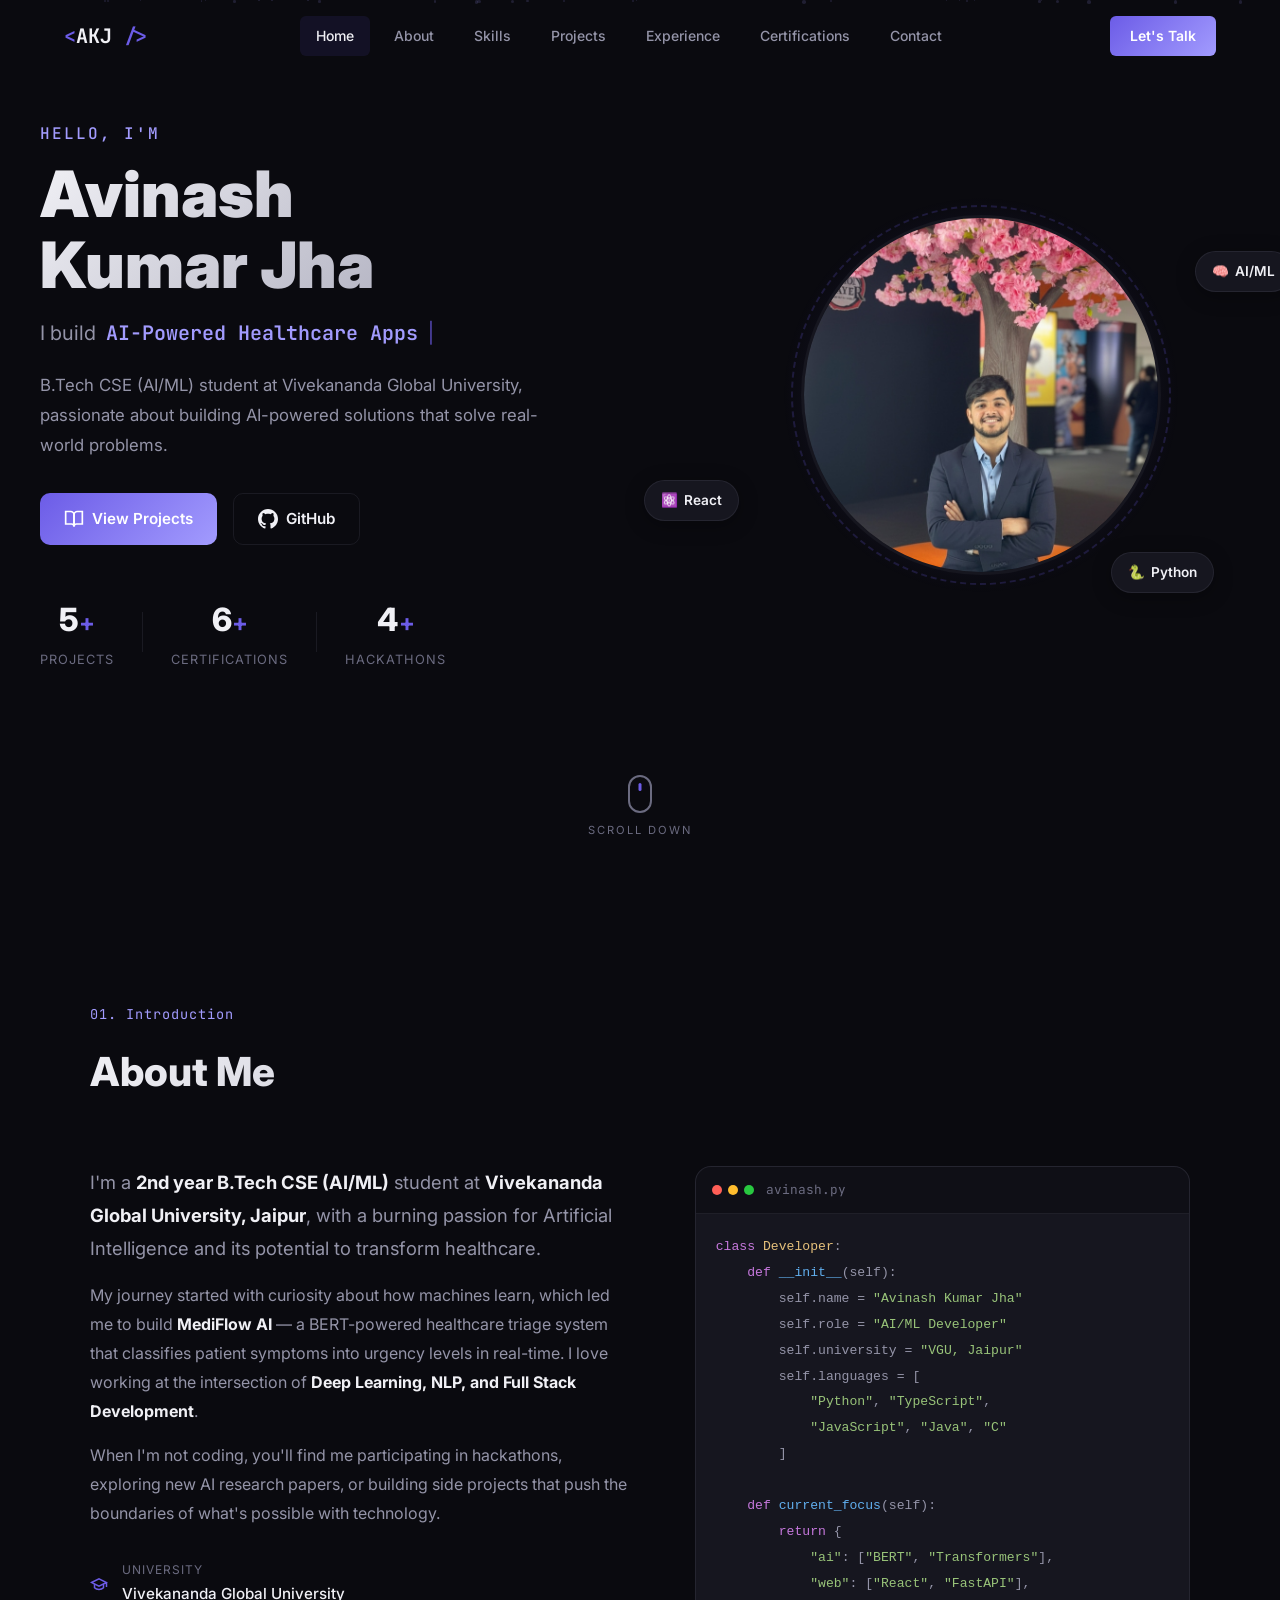
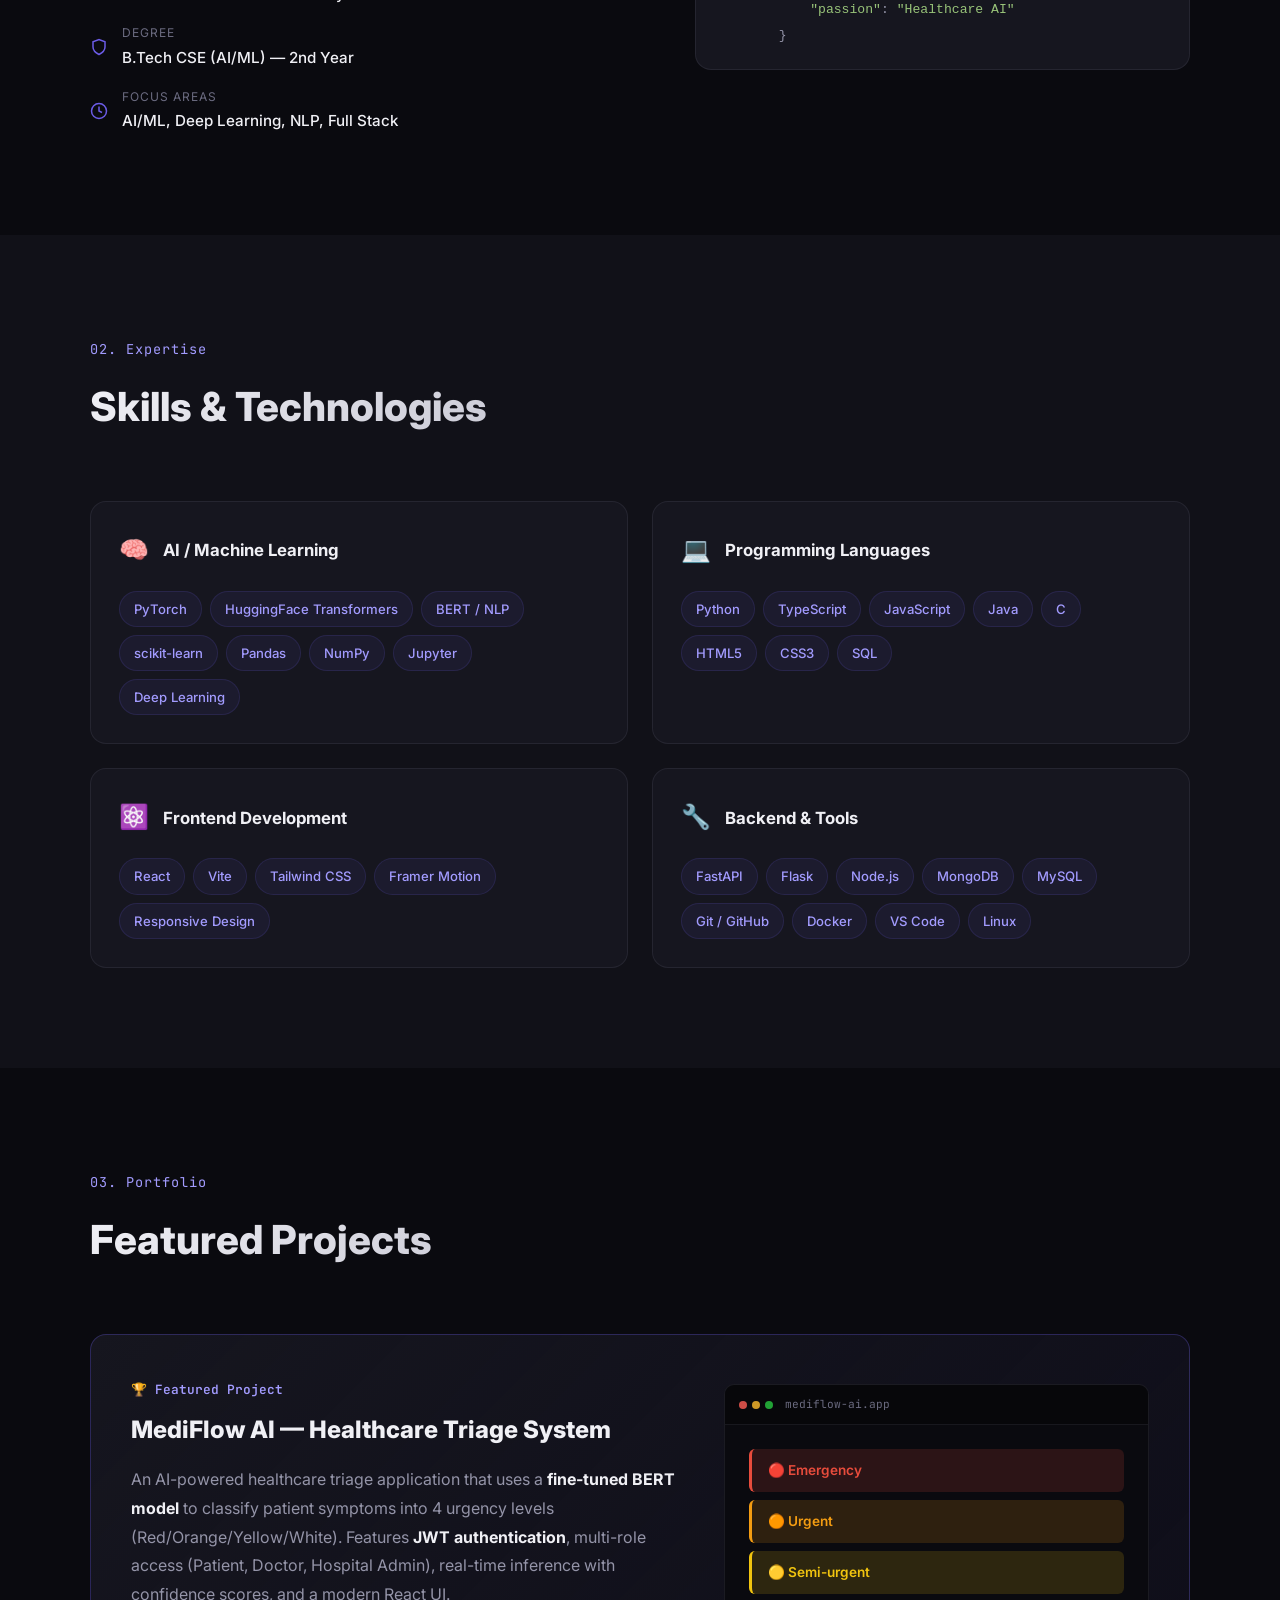
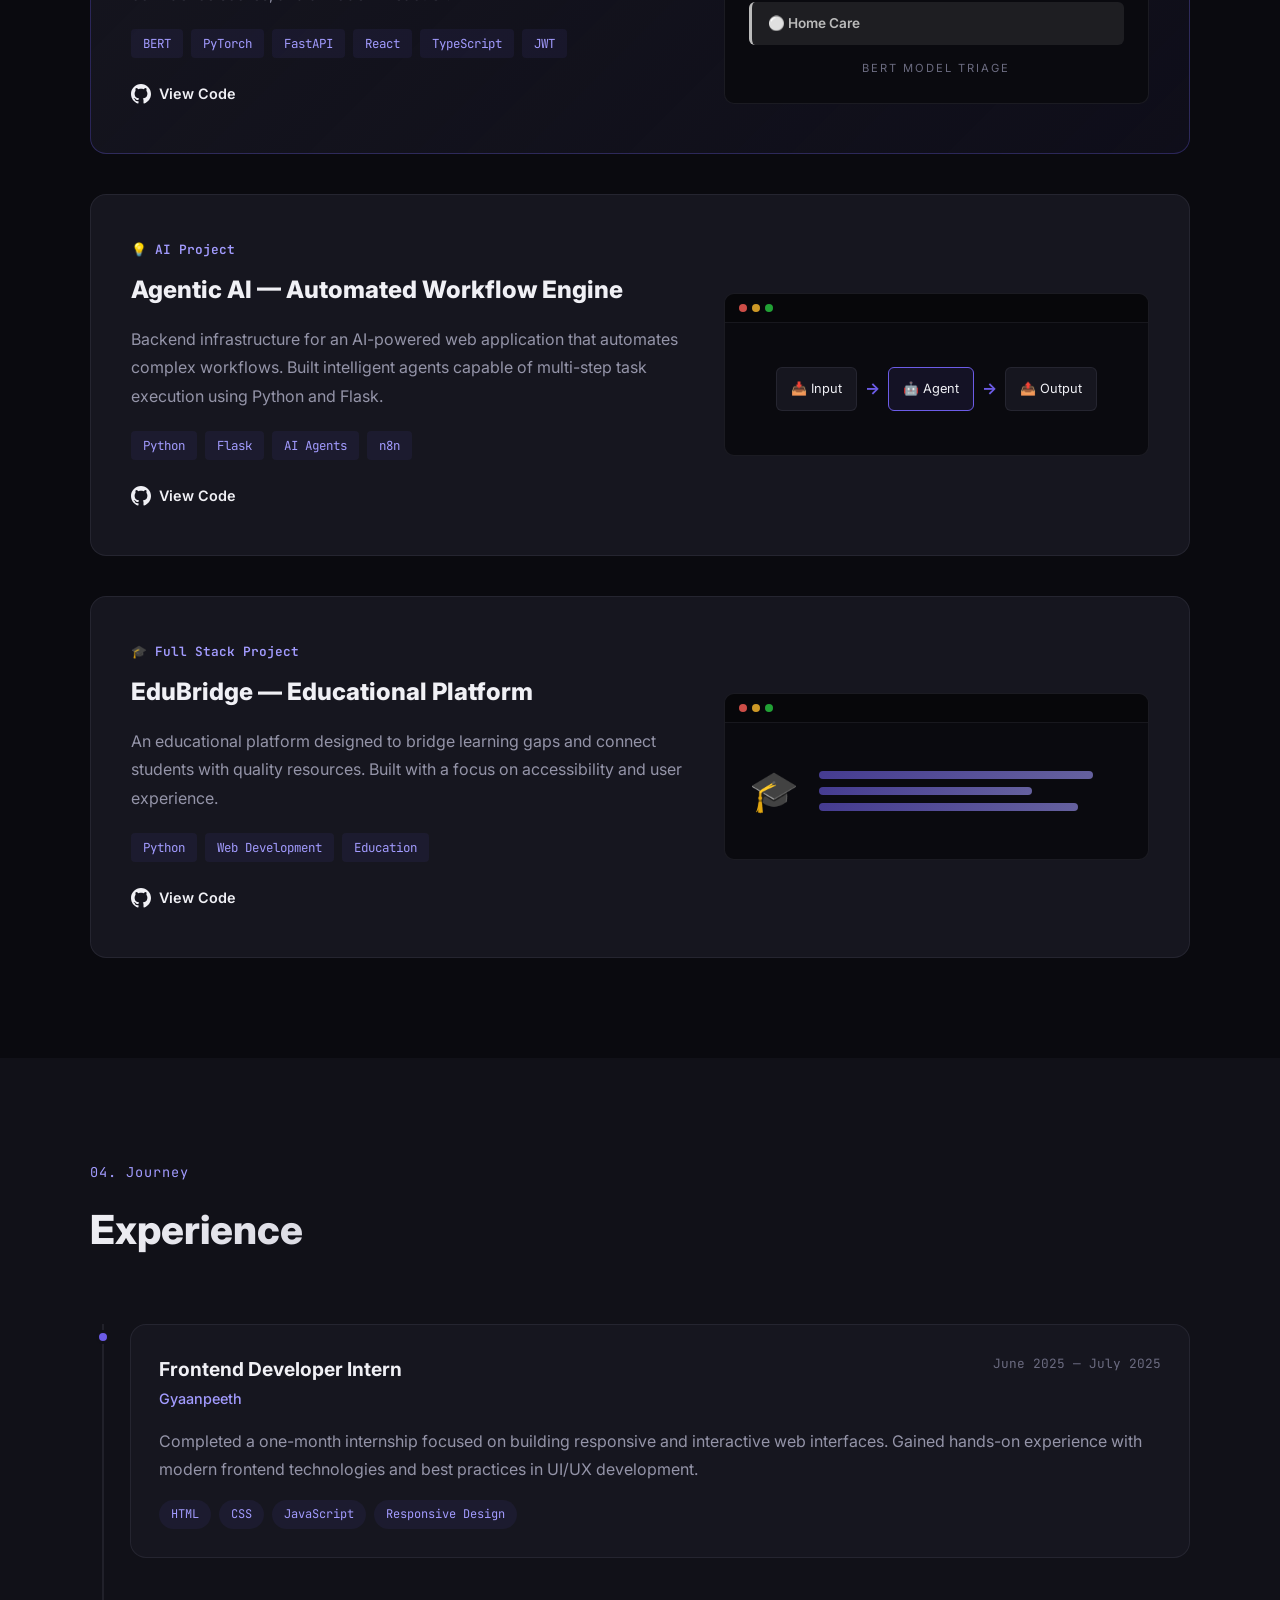
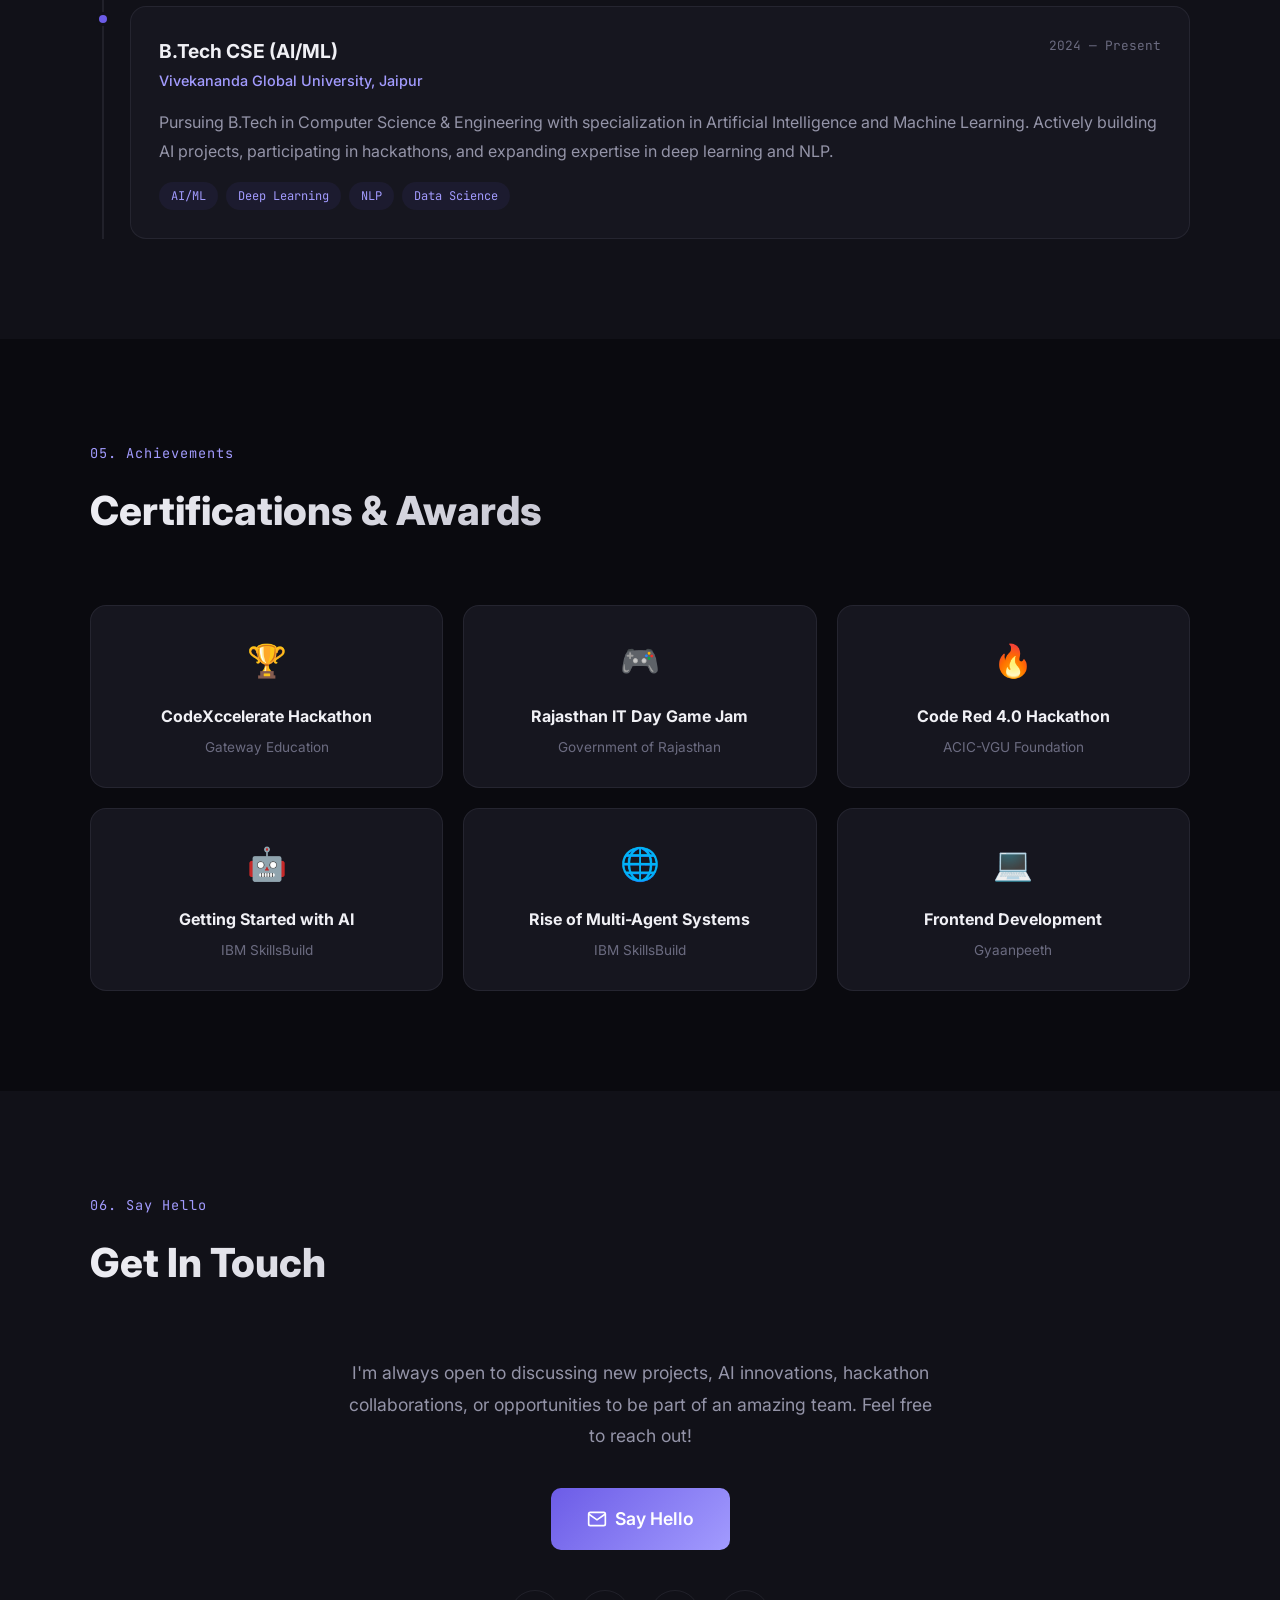
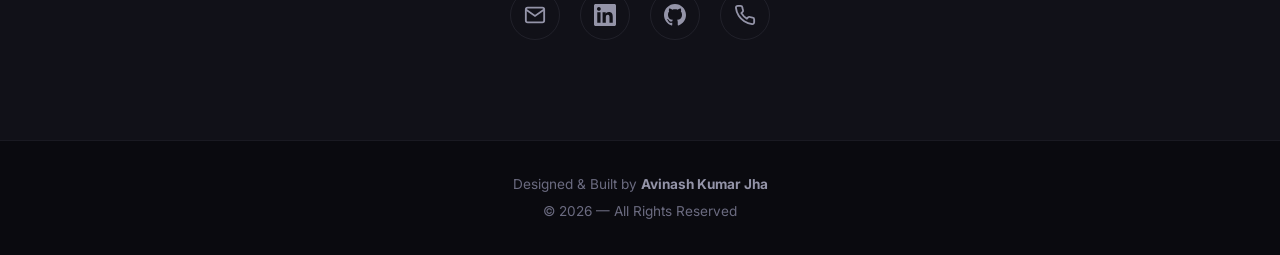
==== index.html @ 499ebaed "✨ Complete portfolio redesign — premium dark theme with animations" ====
<!DOCTYPE html>
<html lang="en">
<head>
    <meta charset="UTF-8">
    <meta name="viewport" content="width=device-width, initial-scale=1.0">
    <title>Avinash Kumar Jha — AI/ML Developer & Full Stack Engineer</title>
    <meta name="description" content="Portfolio of Avinash Kumar Jha — B.Tech CSE (AI/ML) student, Full Stack Developer, and Healthcare AI Builder. Creator of MediFlow AI Triage System.">
    <meta name="keywords" content="Avinash Kumar Jha, AI, ML, Full Stack Developer, Portfolio, BERT, Healthcare, MediFlow">
    <meta name="author" content="Avinash Kumar Jha">

    <!-- Open Graph -->
    <meta property="og:title" content="Avinash Kumar Jha — AI/ML Developer">
    <meta property="og:description" content="B.Tech CSE (AI/ML) student building intelligent systems that make a difference.">
    <meta property="og:type" content="website">

    <!-- Google Fonts -->
    <link rel="preconnect" href="https://fonts.googleapis.com">
    <link rel="preconnect" href="https://fonts.gstatic.com" crossorigin>
    <link href="https://fonts.googleapis.com/css2?family=Inter:wght@300;400;500;600;700;800;900&family=JetBrains+Mono:wght@400;500&display=swap" rel="stylesheet">
    <link rel="stylesheet" href="style.css">
</head>
<body>
    <!-- Animated Background Particles -->
    <div class="bg-particles" id="particles"></div>

    <!-- Navigation -->
    <nav class="navbar" id="navbar">
        <div class="nav-container">
            <a href="#" class="nav-logo">
                <span class="logo-bracket">&lt;</span>AKJ<span class="logo-bracket"> /&gt;</span>
            </a>
            <div class="nav-links" id="navLinks">
                <a href="#home" class="nav-link active">Home</a>
                <a href="#about" class="nav-link">About</a>
                <a href="#skills" class="nav-link">Skills</a>
                <a href="#projects" class="nav-link">Projects</a>
                <a href="#experience" class="nav-link">Experience</a>
                <a href="#certifications" class="nav-link">Certifications</a>
                <a href="#contact" class="nav-link">Contact</a>
            </div>
            <a href="#contact" class="nav-cta">Let's Talk</a>
            <button class="nav-toggle" id="navToggle" aria-label="Toggle menu">
                <span></span><span></span><span></span>
            </button>
        </div>
    </nav>

    <!-- Hero Section -->
    <section class="hero" id="home">
        <div class="hero-content">
            <div class="hero-text">
                <p class="hero-greeting animate-in">Hello, I'm</p>
                <h1 class="hero-name animate-in delay-1">Avinash<br>Kumar Jha</h1>
                <div class="hero-title-wrapper animate-in delay-2">
                    <span class="hero-title-label">I build</span>
                    <span class="hero-title-typed" id="typedText"></span>
                    <span class="typed-cursor">|</span>
                </div>
                <p class="hero-description animate-in delay-3">
                    B.Tech CSE (AI/ML) student at Vivekananda Global University, passionate about 
                    building AI-powered solutions that solve real-world problems.
                </p>
                <div class="hero-actions animate-in delay-4">
                    <a href="#projects" class="btn btn-primary">
                        <svg width="20" height="20" viewBox="0 0 24 24" fill="none" stroke="currentColor" stroke-width="2"><path d="M2 3h6a4 4 0 0 1 4 4v14a3 3 0 0 0-3-3H2z"/><path d="M22 3h-6a4 4 0 0 0-4 4v14a3 3 0 0 1 3-3h7z"/></svg>
                        View Projects
                    </a>
                    <a href="https://github.com/Avinash7061" target="_blank" class="btn btn-ghost">
                        <svg width="20" height="20" viewBox="0 0 24 24" fill="currentColor"><path d="M12 0c-6.626 0-12 5.373-12 12 0 5.302 3.438 9.8 8.207 11.387.599.111.793-.261.793-.577v-2.234c-3.338.726-4.033-1.416-4.033-1.416-.546-1.387-1.333-1.756-1.333-1.756-1.089-.745.083-.729.083-.729 1.205.084 1.839 1.237 1.839 1.237 1.07 1.834 2.807 1.304 3.492.997.107-.775.418-1.305.762-1.604-2.665-.305-5.467-1.334-5.467-5.931 0-1.311.469-2.381 1.236-3.221-.124-.303-.535-1.524.117-3.176 0 0 1.008-.322 3.301 1.23.957-.266 1.983-.399 3.003-.404 1.02.005 2.047.138 3.006.404 2.291-1.552 3.297-1.23 3.297-1.23.653 1.653.242 2.874.118 3.176.77.84 1.235 1.911 1.235 3.221 0 4.609-2.807 5.624-5.479 5.921.43.372.823 1.102.823 2.222v3.293c0 .319.192.694.801.576 4.765-1.589 8.199-6.086 8.199-11.386 0-6.627-5.373-12-12-12z"/></svg>
                        GitHub
                    </a>
                </div>
                <div class="hero-stats animate-in delay-5">
                    <div class="stat">
                        <span class="stat-number" data-count="5">0</span><span class="stat-plus">+</span>
                        <span class="stat-label">Projects</span>
                    </div>
                    <div class="stat-divider"></div>
                    <div class="stat">
                        <span class="stat-number" data-count="6">0</span><span class="stat-plus">+</span>
                        <span class="stat-label">Certifications</span>
                    </div>
                    <div class="stat-divider"></div>
                    <div class="stat">
                        <span class="stat-number" data-count="4">0</span><span class="stat-plus">+</span>
                        <span class="stat-label">Hackathons</span>
                    </div>
                </div>
            </div>
            <div class="hero-image animate-in delay-2">
                <div class="hero-image-wrapper">
                    <div class="hero-image-glow"></div>
                    <img src="profile.jpg" alt="Avinash Kumar Jha" class="hero-photo">
                    <div class="hero-image-ring"></div>
                </div>
                <div class="floating-badge badge-1">
                    <span>🧠</span> AI/ML
                </div>
                <div class="floating-badge badge-2">
                    <span>⚛️</span> React
                </div>
                <div class="floating-badge badge-3">
                    <span>🐍</span> Python
                </div>
            </div>
        </div>
        <div class="scroll-indicator">
            <div class="scroll-mouse">
                <div class="scroll-wheel"></div>
            </div>
            <span>Scroll Down</span>
        </div>
    </section>

    <!-- About Section -->
    <section class="section" id="about">
        <div class="section-container">
            <div class="section-header">
                <span class="section-tag">01. Introduction</span>
                <h2 class="section-title">About Me</h2>
            </div>
            <div class="about-grid">
                <div class="about-text">
                    <p class="about-lead">
                        I'm a <strong>2nd year B.Tech CSE (AI/ML)</strong> student at 
                        <strong>Vivekananda Global University, Jaipur</strong>, with a burning passion for 
                        Artificial Intelligence and its potential to transform healthcare.
                    </p>
                    <p>
                        My journey started with curiosity about how machines learn, which led me to build 
                        <strong>MediFlow AI</strong> — a BERT-powered healthcare triage system that classifies 
                        patient symptoms into urgency levels in real-time. I love working at the intersection 
                        of <strong>Deep Learning, NLP, and Full Stack Development</strong>.
                    </p>
                    <p>
                        When I'm not coding, you'll find me participating in hackathons, exploring new AI research 
                        papers, or building side projects that push the boundaries of what's possible with technology.
                    </p>
                    <div class="about-details">
                        <div class="about-detail">
                            <svg width="18" height="18" viewBox="0 0 24 24" fill="none" stroke="currentColor" stroke-width="2"><path d="M22 10v6M2 10l10-5 10 5-10 5z"/><path d="M6 12v5c3 3 9 3 12 0v-5"/></svg>
                            <div>
                                <span class="detail-label">University</span>
                                <span class="detail-value">Vivekananda Global University</span>
                            </div>
                        </div>
                        <div class="about-detail">
                            <svg width="18" height="18" viewBox="0 0 24 24" fill="none" stroke="currentColor" stroke-width="2"><path d="M12 22s8-4 8-10V5l-8-3-8 3v7c0 6 8 10 8 10z"/></svg>
                            <div>
                                <span class="detail-label">Degree</span>
                                <span class="detail-value">B.Tech CSE (AI/ML) — 2nd Year</span>
                            </div>
                        </div>
                        <div class="about-detail">
                            <svg width="18" height="18" viewBox="0 0 24 24" fill="none" stroke="currentColor" stroke-width="2"><circle cx="12" cy="12" r="10"/><path d="M12 6v6l4 2"/></svg>
                            <div>
                                <span class="detail-label">Focus Areas</span>
                                <span class="detail-value">AI/ML, Deep Learning, NLP, Full Stack</span>
                            </div>
                        </div>
                    </div>
                </div>
                <div class="about-visual">
                    <div class="code-window">
                        <div class="code-window-header">
                            <div class="code-dots">
                                <span class="dot red"></span>
                                <span class="dot yellow"></span>
                                <span class="dot green"></span>
                            </div>
                            <span class="code-filename">avinash.py</span>
                        </div>
                        <pre class="code-content"><code><span class="code-keyword">class</span> <span class="code-class">Developer</span>:
    <span class="code-keyword">def</span> <span class="code-func">__init__</span>(self):
        self.name = <span class="code-string">"Avinash Kumar Jha"</span>
        self.role = <span class="code-string">"AI/ML Developer"</span>
        self.university = <span class="code-string">"VGU, Jaipur"</span>
        self.languages = [
            <span class="code-string">"Python"</span>, <span class="code-string">"TypeScript"</span>,
            <span class="code-string">"JavaScript"</span>, <span class="code-string">"Java"</span>, <span class="code-string">"C"</span>
        ]

    <span class="code-keyword">def</span> <span class="code-func">current_focus</span>(self):
        <span class="code-keyword">return</span> {
            <span class="code-string">"ai"</span>: [<span class="code-string">"BERT"</span>, <span class="code-string">"Transformers"</span>],
            <span class="code-string">"web"</span>: [<span class="code-string">"React"</span>, <span class="code-string">"FastAPI"</span>],
            <span class="code-string">"passion"</span>: <span class="code-string">"Healthcare AI"</span>
        }</code></pre>
                    </div>
                </div>
            </div>
        </div>
    </section>

    <!-- Skills Section -->
    <section class="section section-dark" id="skills">
        <div class="section-container">
            <div class="section-header">
                <span class="section-tag">02. Expertise</span>
                <h2 class="section-title">Skills & Technologies</h2>
            </div>
            <div class="skills-grid">
                <!-- AI/ML -->
                <div class="skill-category">
                    <div class="skill-category-header">
                        <div class="skill-icon">🧠</div>
                        <h3>AI / Machine Learning</h3>
                    </div>
                    <div class="skill-tags">
                        <span class="skill-tag">PyTorch</span>
                        <span class="skill-tag">HuggingFace Transformers</span>
                        <span class="skill-tag">BERT / NLP</span>
                        <span class="skill-tag">scikit-learn</span>
                        <span class="skill-tag">Pandas</span>
                        <span class="skill-tag">NumPy</span>
                        <span class="skill-tag">Jupyter</span>
                        <span class="skill-tag">Deep Learning</span>
                    </div>
                </div>

                <!-- Languages -->
                <div class="skill-category">
                    <div class="skill-category-header">
                        <div class="skill-icon">💻</div>
                        <h3>Programming Languages</h3>
                    </div>
                    <div class="skill-tags">
                        <span class="skill-tag">Python</span>
                        <span class="skill-tag">TypeScript</span>
                        <span class="skill-tag">JavaScript</span>
                        <span class="skill-tag">Java</span>
                        <span class="skill-tag">C</span>
                        <span class="skill-tag">HTML5</span>
                        <span class="skill-tag">CSS3</span>
                        <span class="skill-tag">SQL</span>
                    </div>
                </div>

                <!-- Frontend -->
                <div class="skill-category">
                    <div class="skill-category-header">
                        <div class="skill-icon">⚛️</div>
                        <h3>Frontend Development</h3>
                    </div>
                    <div class="skill-tags">
                        <span class="skill-tag">React</span>
                        <span class="skill-tag">Vite</span>
                        <span class="skill-tag">Tailwind CSS</span>
                        <span class="skill-tag">Framer Motion</span>
                        <span class="skill-tag">Responsive Design</span>
                    </div>
                </div>

                <!-- Backend -->
                <div class="skill-category">
                    <div class="skill-category-header">
                        <div class="skill-icon">🔧</div>
                        <h3>Backend & Tools</h3>
                    </div>
                    <div class="skill-tags">
                        <span class="skill-tag">FastAPI</span>
                        <span class="skill-tag">Flask</span>
                        <span class="skill-tag">Node.js</span>
                        <span class="skill-tag">MongoDB</span>
                        <span class="skill-tag">MySQL</span>
                        <span class="skill-tag">Git / GitHub</span>
                        <span class="skill-tag">Docker</span>
                        <span class="skill-tag">VS Code</span>
                        <span class="skill-tag">Linux</span>
                    </div>
                </div>
            </div>
        </div>
    </section>

    <!-- Projects Section -->
    <section class="section" id="projects">
        <div class="section-container">
            <div class="section-header">
                <span class="section-tag">03. Portfolio</span>
                <h2 class="section-title">Featured Projects</h2>
            </div>
            <div class="projects-list">
                <!-- Project 1: MediFlow AI -->
                <div class="project-card featured">
                    <div class="project-content">
                        <span class="project-label">🏆 Featured Project</span>
                        <h3 class="project-name">MediFlow AI — Healthcare Triage System</h3>
                        <div class="project-description">
                            <p>
                                An AI-powered healthcare triage application that uses a <strong>fine-tuned BERT model</strong> 
                                to classify patient symptoms into 4 urgency levels (Red/Orange/Yellow/White). Features 
                                <strong>JWT authentication</strong>, multi-role access (Patient, Doctor, Hospital Admin), 
                                real-time inference with confidence scores, and a modern React UI.
                            </p>
                        </div>
                        <div class="project-tech">
                            <span>BERT</span><span>PyTorch</span><span>FastAPI</span><span>React</span><span>TypeScript</span><span>JWT</span>
                        </div>
                        <div class="project-links">
                            <a href="https://github.com/Avinash7061/AI_triage_App" target="_blank" class="project-link">
                                <svg width="20" height="20" viewBox="0 0 24 24" fill="currentColor"><path d="M12 0c-6.626 0-12 5.373-12 12 0 5.302 3.438 9.8 8.207 11.387.599.111.793-.261.793-.577v-2.234c-3.338.726-4.033-1.416-4.033-1.416-.546-1.387-1.333-1.756-1.333-1.756-1.089-.745.083-.729.083-.729 1.205.084 1.839 1.237 1.839 1.237 1.07 1.834 2.807 1.304 3.492.997.107-.775.418-1.305.762-1.604-2.665-.305-5.467-1.334-5.467-5.931 0-1.311.469-2.381 1.236-3.221-.124-.303-.535-1.524.117-3.176 0 0 1.008-.322 3.301 1.23.957-.266 1.983-.399 3.003-.404 1.02.005 2.047.138 3.006.404 2.291-1.552 3.297-1.23 3.297-1.23.653 1.653.242 2.874.118 3.176.77.84 1.235 1.911 1.235 3.221 0 4.609-2.807 5.624-5.479 5.921.43.372.823 1.102.823 2.222v3.293c0 .319.192.694.801.576 4.765-1.589 8.199-6.086 8.199-11.386 0-6.627-5.373-12-12-12z"/></svg>
                                View Code
                            </a>
                        </div>
                    </div>
                    <div class="project-visual">
                        <div class="project-mockup">
                            <div class="mockup-header">
                                <div class="mockup-dots"><span></span><span></span><span></span></div>
                                <span class="mockup-url">mediflow-ai.app</span>
                            </div>
                            <div class="mockup-body">
                                <div class="mockup-triage">
                                    <div class="triage-display">
                                        <div class="triage-level red">🔴 Emergency</div>
                                        <div class="triage-level orange">🟠 Urgent</div>
                                        <div class="triage-level yellow">🟡 Semi-urgent</div>
                                        <div class="triage-level white">⚪ Home Care</div>
                                    </div>
                                    <div class="mockup-label">BERT Model Triage</div>
                                </div>
                            </div>
                        </div>
                    </div>
                </div>

                <!-- Project 2: Agentic AI -->
                <div class="project-card">
                    <div class="project-content">
                        <span class="project-label">💡 AI Project</span>
                        <h3 class="project-name">Agentic AI — Automated Workflow Engine</h3>
                        <div class="project-description">
                            <p>
                                Backend infrastructure for an AI-powered web application that automates complex 
                                workflows. Built intelligent agents capable of multi-step task execution using 
                                Python and Flask.
                            </p>
                        </div>
                        <div class="project-tech">
                            <span>Python</span><span>Flask</span><span>AI Agents</span><span>n8n</span>
                        </div>
                        <div class="project-links">
                            <a href="https://github.com/Avinash7061" target="_blank" class="project-link">
                                <svg width="20" height="20" viewBox="0 0 24 24" fill="currentColor"><path d="M12 0c-6.626 0-12 5.373-12 12 0 5.302 3.438 9.8 8.207 11.387.599.111.793-.261.793-.577v-2.234c-3.338.726-4.033-1.416-4.033-1.416-.546-1.387-1.333-1.756-1.333-1.756-1.089-.745.083-.729.083-.729 1.205.084 1.839 1.237 1.839 1.237 1.07 1.834 2.807 1.304 3.492.997.107-.775.418-1.305.762-1.604-2.665-.305-5.467-1.334-5.467-5.931 0-1.311.469-2.381 1.236-3.221-.124-.303-.535-1.524.117-3.176 0 0 1.008-.322 3.301 1.23.957-.266 1.983-.399 3.003-.404 1.02.005 2.047.138 3.006.404 2.291-1.552 3.297-1.23 3.297-1.23.653 1.653.242 2.874.118 3.176.77.84 1.235 1.911 1.235 3.221 0 4.609-2.807 5.624-5.479 5.921.43.372.823 1.102.823 2.222v3.293c0 .319.192.694.801.576 4.765-1.589 8.199-6.086 8.199-11.386 0-6.627-5.373-12-12-12z"/></svg>
                                View Code
                            </a>
                        </div>
                    </div>
                    <div class="project-visual">
                        <div class="project-mockup small">
                            <div class="mockup-header">
                                <div class="mockup-dots"><span></span><span></span><span></span></div>
                            </div>
                            <div class="mockup-body">
                                <div class="agent-flow">
                                    <div class="agent-node">📥 Input</div>
                                    <div class="agent-arrow">→</div>
                                    <div class="agent-node highlight">🤖 Agent</div>
                                    <div class="agent-arrow">→</div>
                                    <div class="agent-node">📤 Output</div>
                                </div>
                            </div>
                        </div>
                    </div>
                </div>

                <!-- Project 3: EduBridge -->
                <div class="project-card">
                    <div class="project-content">
                        <span class="project-label">🎓 Full Stack Project</span>
                        <h3 class="project-name">EduBridge — Educational Platform</h3>
                        <div class="project-description">
                            <p>
                                An educational platform designed to bridge learning gaps and connect students 
                                with quality resources. Built with a focus on accessibility and user experience.
                            </p>
                        </div>
                        <div class="project-tech">
                            <span>Python</span><span>Web Development</span><span>Education</span>
                        </div>
                        <div class="project-links">
                            <a href="https://github.com/Avinash7061/Edubridge" target="_blank" class="project-link">
                                <svg width="20" height="20" viewBox="0 0 24 24" fill="currentColor"><path d="M12 0c-6.626 0-12 5.373-12 12 0 5.302 3.438 9.8 8.207 11.387.599.111.793-.261.793-.577v-2.234c-3.338.726-4.033-1.416-4.033-1.416-.546-1.387-1.333-1.756-1.333-1.756-1.089-.745.083-.729.083-.729 1.205.084 1.839 1.237 1.839 1.237 1.07 1.834 2.807 1.304 3.492.997.107-.775.418-1.305.762-1.604-2.665-.305-5.467-1.334-5.467-5.931 0-1.311.469-2.381 1.236-3.221-.124-.303-.535-1.524.117-3.176 0 0 1.008-.322 3.301 1.23.957-.266 1.983-.399 3.003-.404 1.02.005 2.047.138 3.006.404 2.291-1.552 3.297-1.23 3.297-1.23.653 1.653.242 2.874.118 3.176.77.84 1.235 1.911 1.235 3.221 0 4.609-2.807 5.624-5.479 5.921.43.372.823 1.102.823 2.222v3.293c0 .319.192.694.801.576 4.765-1.589 8.199-6.086 8.199-11.386 0-6.627-5.373-12-12-12z"/></svg>
                                View Code
                            </a>
                        </div>
                    </div>
                    <div class="project-visual">
                        <div class="project-mockup small">
                            <div class="mockup-header">
                                <div class="mockup-dots"><span></span><span></span><span></span></div>
                            </div>
                            <div class="mockup-body">
                                <div class="edu-visual">
                                    <div class="edu-icon">🎓</div>
                                    <div class="edu-bars">
                                        <div class="edu-bar" style="width:90%"></div>
                                        <div class="edu-bar" style="width:70%"></div>
                                        <div class="edu-bar" style="width:85%"></div>
                                    </div>
                                </div>
                            </div>
                        </div>
                    </div>
                </div>
            </div>
        </div>
    </section>

    <!-- Experience Section -->
    <section class="section section-dark" id="experience">
        <div class="section-container">
            <div class="section-header">
                <span class="section-tag">04. Journey</span>
                <h2 class="section-title">Experience</h2>
            </div>
            <div class="timeline">
                <div class="timeline-item">
                    <div class="timeline-marker"></div>
                    <div class="timeline-content">
                        <div class="timeline-header">
                            <div>
                                <h3>Frontend Developer Intern</h3>
                                <span class="timeline-company">Gyaanpeeth</span>
                            </div>
                            <span class="timeline-date">June 2025 — July 2025</span>
                        </div>
                        <p class="timeline-description">
                            Completed a one-month internship focused on building responsive and interactive 
                            web interfaces. Gained hands-on experience with modern frontend technologies and 
                            best practices in UI/UX development.
                        </p>
                        <div class="timeline-tags">
                            <span>HTML</span><span>CSS</span><span>JavaScript</span><span>Responsive Design</span>
                        </div>
                    </div>
                </div>
                <div class="timeline-item">
                    <div class="timeline-marker"></div>
                    <div class="timeline-content">
                        <div class="timeline-header">
                            <div>
                                <h3>B.Tech CSE (AI/ML)</h3>
                                <span class="timeline-company">Vivekananda Global University, Jaipur</span>
                            </div>
                            <span class="timeline-date">2024 — Present</span>
                        </div>
                        <p class="timeline-description">
                            Pursuing B.Tech in Computer Science & Engineering with specialization in 
                            Artificial Intelligence and Machine Learning. Actively building AI projects, 
                            participating in hackathons, and expanding expertise in deep learning and NLP.
                        </p>
                        <div class="timeline-tags">
                            <span>AI/ML</span><span>Deep Learning</span><span>NLP</span><span>Data Science</span>
                        </div>
                    </div>
                </div>
            </div>
        </div>
    </section>

    <!-- Certifications Section -->
    <section class="section" id="certifications">
        <div class="section-container">
            <div class="section-header">
                <span class="section-tag">05. Achievements</span>
                <h2 class="section-title">Certifications & Awards</h2>
            </div>
            <div class="certs-grid">
                <div class="cert-card">
                    <div class="cert-icon">🏆</div>
                    <h3>CodeXccelerate Hackathon</h3>
                    <p>Gateway Education</p>
                </div>
                <div class="cert-card">
                    <div class="cert-icon">🎮</div>
                    <h3>Rajasthan IT Day Game Jam</h3>
                    <p>Government of Rajasthan</p>
                </div>
                <div class="cert-card">
                    <div class="cert-icon">🔥</div>
                    <h3>Code Red 4.0 Hackathon</h3>
                    <p>ACIC-VGU Foundation</p>
                </div>
                <div class="cert-card">
                    <div class="cert-icon">🤖</div>
                    <h3>Getting Started with AI</h3>
                    <p>IBM SkillsBuild</p>
                </div>
                <div class="cert-card">
                    <div class="cert-icon">🌐</div>
                    <h3>Rise of Multi-Agent Systems</h3>
                    <p>IBM SkillsBuild</p>
                </div>
                <div class="cert-card">
                    <div class="cert-icon">💻</div>
                    <h3>Frontend Development</h3>
                    <p>Gyaanpeeth</p>
                </div>
            </div>
        </div>
    </section>

    <!-- Contact Section -->
    <section class="section section-dark" id="contact">
        <div class="section-container">
            <div class="section-header">
                <span class="section-tag">06. Say Hello</span>
                <h2 class="section-title">Get In Touch</h2>
            </div>
            <div class="contact-content">
                <p class="contact-description">
                    I'm always open to discussing new projects, AI innovations, hackathon collaborations, 
                    or opportunities to be part of an amazing team. Feel free to reach out!
                </p>
                <a href="mailto:avinashkumarjha516@gmail.com" class="btn btn-primary btn-lg">
                    <svg width="20" height="20" viewBox="0 0 24 24" fill="none" stroke="currentColor" stroke-width="2"><path d="M4 4h16c1.1 0 2 .9 2 2v12c0 1.1-.9 2-2 2H4c-1.1 0-2-.9-2-2V6c0-1.1.9-2 2-2z"/><polyline points="22,6 12,13 2,6"/></svg>
                    Say Hello
                </a>
                <div class="contact-links">
                    <a href="mailto:avinashkumarjha516@gmail.com" class="contact-link" title="Email">
                        <svg width="22" height="22" viewBox="0 0 24 24" fill="none" stroke="currentColor" stroke-width="2"><path d="M4 4h16c1.1 0 2 .9 2 2v12c0 1.1-.9 2-2 2H4c-1.1 0-2-.9-2-2V6c0-1.1.9-2 2-2z"/><polyline points="22,6 12,13 2,6"/></svg>
                    </a>
                    <a href="https://www.linkedin.com/in/avinash-kumar-jha-33ab73342/" target="_blank" class="contact-link" title="LinkedIn">
                        <svg width="22" height="22" viewBox="0 0 24 24" fill="currentColor"><path d="M20.447 20.452h-3.554v-5.569c0-1.328-.027-3.037-1.852-3.037-1.853 0-2.136 1.445-2.136 2.939v5.667H9.351V9h3.414v1.561h.046c.477-.9 1.637-1.85 3.37-1.85 3.601 0 4.267 2.37 4.267 5.455v6.286zM5.337 7.433c-1.144 0-2.063-.926-2.063-2.065 0-1.138.92-2.063 2.063-2.063 1.14 0 2.064.925 2.064 2.063 0 1.139-.925 2.065-2.064 2.065zm1.782 13.019H3.555V9h3.564v11.452zM22.225 0H1.771C.792 0 0 .774 0 1.729v20.542C0 23.227.792 24 1.771 24h20.451C23.2 24 24 23.227 24 22.271V1.729C24 .774 23.2 0 22.222 0h.003z"/></svg>
                    </a>
                    <a href="https://github.com/Avinash7061" target="_blank" class="contact-link" title="GitHub">
                        <svg width="22" height="22" viewBox="0 0 24 24" fill="currentColor"><path d="M12 0c-6.626 0-12 5.373-12 12 0 5.302 3.438 9.8 8.207 11.387.599.111.793-.261.793-.577v-2.234c-3.338.726-4.033-1.416-4.033-1.416-.546-1.387-1.333-1.756-1.333-1.756-1.089-.745.083-.729.083-.729 1.205.084 1.839 1.237 1.839 1.237 1.07 1.834 2.807 1.304 3.492.997.107-.775.418-1.305.762-1.604-2.665-.305-5.467-1.334-5.467-5.931 0-1.311.469-2.381 1.236-3.221-.124-.303-.535-1.524.117-3.176 0 0 1.008-.322 3.301 1.23.957-.266 1.983-.399 3.003-.404 1.02.005 2.047.138 3.006.404 2.291-1.552 3.297-1.23 3.297-1.23.653 1.653.242 2.874.118 3.176.77.84 1.235 1.911 1.235 3.221 0 4.609-2.807 5.624-5.479 5.921.43.372.823 1.102.823 2.222v3.293c0 .319.192.694.801.576 4.765-1.589 8.199-6.086 8.199-11.386 0-6.627-5.373-12-12-12z"/></svg>
                    </a>
                    <a href="tel:+917061845974" class="contact-link" title="Phone">
                        <svg width="22" height="22" viewBox="0 0 24 24" fill="none" stroke="currentColor" stroke-width="2"><path d="M22 16.92v3a2 2 0 0 1-2.18 2 19.79 19.79 0 0 1-8.63-3.07 19.5 19.5 0 0 1-6-6 19.79 19.79 0 0 1-3.07-8.67A2 2 0 0 1 4.11 2h3a2 2 0 0 1 2 1.72 12.84 12.84 0 0 0 .7 2.81 2 2 0 0 1-.45 2.11L8.09 9.91a16 16 0 0 0 6 6l1.27-1.27a2 2 0 0 1 2.11-.45 12.84 12.84 0 0 0 2.81.7A2 2 0 0 1 22 16.92z"/></svg>
                    </a>
                </div>
            </div>
        </div>
    </section>

    <!-- Footer -->
    <footer class="footer">
        <div class="footer-content">
            <p>Designed & Built by <strong>Avinash Kumar Jha</strong></p>
            <p class="footer-year">&copy; 2026 — All Rights Reserved</p>
        </div>
    </footer>

    <script src="script.js"></script>
</body>
</html>
---- style.css ----
/* ═══════════════════════════════════════════════════
   PORTFOLIO — Premium Dark Theme
   ═══════════════════════════════════════════════════ */

/* --- CSS Custom Properties --- */
:root {
    --bg-primary: #0a0a0f;
    --bg-secondary: #111118;
    --bg-card: #16161f;
    --bg-card-hover: #1c1c28;
    --bg-glass: rgba(22, 22, 31, 0.8);

    --text-primary: #f0f0f5;
    --text-secondary: #9494a8;
    --text-muted: #6b6b80;

    --accent: #6c5ce7;
    --accent-light: #a29bfe;
    --accent-glow: rgba(108, 92, 231, 0.3);
    --accent-gradient: linear-gradient(135deg, #6c5ce7, #a29bfe);

    --green: #00b894;
    --orange: #f39c12;
    --red: #e74c3c;
    --blue: #0984e3;
    --pink: #fd79a8;

    --border: rgba(148, 148, 168, 0.12);
    --radius: 16px;
    --radius-sm: 10px;
    --radius-xs: 6px;

    --font-main: 'Inter', -apple-system, BlinkMacSystemFont, sans-serif;
    --font-mono: 'JetBrains Mono', monospace;

    --transition: 0.3s cubic-bezier(0.4, 0, 0.2, 1);
    --transition-slow: 0.6s cubic-bezier(0.4, 0, 0.2, 1);
}

/* --- Reset & Base --- */
*, *::before, *::after {
    margin: 0;
    padding: 0;
    box-sizing: border-box;
}

html {
    scroll-behavior: smooth;
    scroll-padding-top: 80px;
}

body {
    font-family: var(--font-main);
    background: var(--bg-primary);
    color: var(--text-primary);
    line-height: 1.7;
    -webkit-font-smoothing: antialiased;
    overflow-x: hidden;
}

a {
    text-decoration: none;
    color: inherit;
}

img {
    max-width: 100%;
    display: block;
}

/* --- Background Particles --- */
.bg-particles {
    position: fixed;
    inset: 0;
    pointer-events: none;
    z-index: 0;
    overflow: hidden;
}

.particle {
    position: absolute;
    width: 2px;
    height: 2px;
    border-radius: 50%;
    background: var(--accent-light);
    opacity: 0.15;
    animation: float-particle linear infinite;
}

@keyframes float-particle {
    0% { transform: translateY(100vh) scale(0); opacity: 0; }
    10% { opacity: 0.15; }
    90% { opacity: 0.15; }
    100% { transform: translateY(-10vh) scale(1); opacity: 0; }
}

/* --- Navbar --- */
.navbar {
    position: fixed;
    top: 0;
    left: 0;
    right: 0;
    z-index: 1000;
    padding: 16px 0;
    transition: var(--transition);
    backdrop-filter: blur(0px);
}

.navbar.scrolled {
    background: var(--bg-glass);
    backdrop-filter: blur(20px) saturate(180%);
    border-bottom: 1px solid var(--border);
    padding: 12px 0;
}

.nav-container {
    max-width: 1200px;
    margin: 0 auto;
    padding: 0 24px;
    display: flex;
    align-items: center;
    justify-content: space-between;
}

.nav-logo {
    font-family: var(--font-mono);
    font-size: 1.25rem;
    font-weight: 700;
    color: var(--text-primary);
}

.logo-bracket {
    color: var(--accent);
}

.nav-links {
    display: flex;
    gap: 8px;
}

.nav-link {
    padding: 8px 16px;
    font-size: 0.875rem;
    font-weight: 500;
    color: var(--text-secondary);
    border-radius: var(--radius-xs);
    transition: var(--transition);
}

.nav-link:hover, .nav-link.active {
    color: var(--text-primary);
    background: rgba(108, 92, 231, 0.1);
}

.nav-cta {
    padding: 8px 20px;
    background: var(--accent-gradient);
    color: white;
    font-size: 0.875rem;
    font-weight: 600;
    border-radius: var(--radius-xs);
    transition: var(--transition);
}

.nav-cta:hover {
    transform: translateY(-1px);
    box-shadow: 0 4px 16px var(--accent-glow);
}

.nav-toggle {
    display: none;
    flex-direction: column;
    gap: 5px;
    background: none;
    border: none;
    cursor: pointer;
    padding: 4px;
}

.nav-toggle span {
    width: 24px;
    height: 2px;
    background: var(--text-primary);
    border-radius: 2px;
    transition: var(--transition);
}

/* --- Hero Section --- */
.hero {
    min-height: 100vh;
    display: flex;
    flex-direction: column;
    justify-content: center;
    padding: 120px 24px 60px;
    position: relative;
    z-index: 1;
}

.hero-content {
    max-width: 1200px;
    margin: 0 auto;
    width: 100%;
    display: grid;
    grid-template-columns: 1.2fr 1fr;
    gap: 60px;
    align-items: center;
}

.hero-greeting {
    font-size: 1rem;
    font-weight: 500;
    color: var(--accent-light);
    font-family: var(--font-mono);
    letter-spacing: 2px;
    text-transform: uppercase;
}

.hero-name {
    font-size: clamp(2.5rem, 5vw, 4.5rem);
    font-weight: 900;
    line-height: 1.1;
    margin-top: 12px;
    background: linear-gradient(135deg, var(--text-primary) 0%, var(--text-secondary) 100%);
    -webkit-background-clip: text;
    -webkit-text-fill-color: transparent;
    background-clip: text;
}

.hero-title-wrapper {
    display: flex;
    align-items: center;
    gap: 10px;
    margin-top: 16px;
    font-size: 1.25rem;
}

.hero-title-label {
    color: var(--text-secondary);
    font-weight: 400;
}

.hero-title-typed {
    color: var(--accent-light);
    font-weight: 600;
    font-family: var(--font-mono);
}

.typed-cursor {
    color: var(--accent);
    animation: blink 1s infinite;
    font-weight: 300;
}

@keyframes blink {
    0%, 100% { opacity: 1; }
    50% { opacity: 0; }
}

.hero-description {
    margin-top: 20px;
    font-size: 1.05rem;
    color: var(--text-secondary);
    max-width: 520px;
    line-height: 1.8;
}

.hero-actions {
    display: flex;
    gap: 16px;
    margin-top: 32px;
}

/* Buttons */
.btn {
    display: inline-flex;
    align-items: center;
    gap: 8px;
    padding: 12px 24px;
    font-size: 0.95rem;
    font-weight: 600;
    border-radius: var(--radius-sm);
    cursor: pointer;
    transition: var(--transition);
    border: none;
    font-family: var(--font-main);
}

.btn-primary {
    background: var(--accent-gradient);
    color: white;
}

.btn-primary:hover {
    transform: translateY(-2px);
    box-shadow: 0 8px 30px var(--accent-glow);
}

.btn-ghost {
    background: transparent;
    color: var(--text-primary);
    border: 1px solid var(--border);
}

.btn-ghost:hover {
    border-color: var(--accent);
    background: rgba(108, 92, 231, 0.06);
}

.btn-lg {
    padding: 16px 36px;
    font-size: 1.1rem;
}

/* Hero Stats */
.hero-stats {
    display: flex;
    align-items: center;
    gap: 28px;
    margin-top: 48px;
}

.stat {
    text-align: center;
}

.stat-number {
    font-size: 2rem;
    font-weight: 800;
    color: var(--text-primary);
}

.stat-plus {
    font-size: 1.5rem;
    font-weight: 700;
    color: var(--accent);
}

.stat-label {
    display: block;
    font-size: 0.8rem;
    color: var(--text-muted);
    text-transform: uppercase;
    letter-spacing: 1px;
    margin-top: 2px;
}

.stat-divider {
    width: 1px;
    height: 40px;
    background: var(--border);
}

/* Hero Image */
.hero-image {
    position: relative;
    display: flex;
    justify-content: center;
    align-items: center;
}

.hero-image-wrapper {
    position: relative;
    width: 360px;
    height: 360px;
}

.hero-photo {
    width: 100%;
    height: 100%;
    object-fit: cover;
    border-radius: 50%;
    position: relative;
    z-index: 2;
    border: 3px solid var(--bg-card);
}

.hero-image-glow {
    position: absolute;
    inset: -20px;
    border-radius: 50%;
    background: radial-gradient(circle, var(--accent-glow) 0%, transparent 70%);
    z-index: 0;
    animation: glow-pulse 4s ease-in-out infinite;
}

@keyframes glow-pulse {
    0%, 100% { opacity: 0.5; transform: scale(1); }
    50% { opacity: 0.8; transform: scale(1.05); }
}

.hero-image-ring {
    position: absolute;
    inset: -10px;
    border-radius: 50%;
    border: 2px dashed var(--accent);
    opacity: 0.2;
    z-index: 1;
    animation: spin-slow 30s linear infinite;
}

@keyframes spin-slow {
    to { transform: rotate(360deg); }
}

.floating-badge {
    position: absolute;
    background: var(--bg-card);
    border: 1px solid var(--border);
    padding: 8px 16px;
    border-radius: 50px;
    font-size: 0.85rem;
    font-weight: 600;
    z-index: 3;
    display: flex;
    align-items: center;
    gap: 6px;
    box-shadow: 0 4px 20px rgba(0, 0, 0, 0.3);
    animation: float 6s ease-in-out infinite;
}

.badge-1 { top: 10%; right: -10%; animation-delay: 0s; }
.badge-2 { bottom: 15%; left: -15%; animation-delay: 2s; }
.badge-3 { bottom: -5%; right: 5%; animation-delay: 4s; }

@keyframes float {
    0%, 100% { transform: translateY(0) rotate(0deg); }
    33% { transform: translateY(-8px) rotate(2deg); }
    66% { transform: translateY(4px) rotate(-1deg); }
}

/* Scroll Indicator */
.scroll-indicator {
    display: flex;
    flex-direction: column;
    align-items: center;
    gap: 8px;
    margin-top: auto;
    padding-top: 40px;
}

.scroll-mouse {
    width: 24px;
    height: 38px;
    border: 2px solid var(--text-muted);
    border-radius: 12px;
    position: relative;
}

.scroll-wheel {
    width: 3px;
    height: 8px;
    background: var(--accent);
    border-radius: 2px;
    position: absolute;
    top: 6px;
    left: 50%;
    transform: translateX(-50%);
    animation: scroll-down 2s ease-in-out infinite;
}

@keyframes scroll-down {
    0% { opacity: 1; top: 6px; }
    100% { opacity: 0; top: 22px; }
}

.scroll-indicator span {
    font-size: 0.7rem;
    color: var(--text-muted);
    text-transform: uppercase;
    letter-spacing: 2px;
}

/* --- Sections --- */
.section {
    position: relative;
    z-index: 1;
    padding: 100px 24px;
}

.section-dark {
    background: var(--bg-secondary);
}

.section-container {
    max-width: 1100px;
    margin: 0 auto;
}

.section-header {
    margin-bottom: 60px;
}

.section-tag {
    display: inline-block;
    font-family: var(--font-mono);
    font-size: 0.85rem;
    color: var(--accent-light);
    letter-spacing: 1px;
    margin-bottom: 12px;
}

.section-title {
    font-size: 2.5rem;
    font-weight: 800;
    background: linear-gradient(135deg, var(--text-primary), var(--text-secondary));
    -webkit-background-clip: text;
    -webkit-text-fill-color: transparent;
    background-clip: text;
}

/* --- About --- */
.about-grid {
    display: grid;
    grid-template-columns: 1.1fr 1fr;
    gap: 60px;
    align-items: start;
}

.about-lead {
    font-size: 1.15rem;
    color: var(--text-primary);
    line-height: 1.8;
    margin-bottom: 16px;
}

.about-text p {
    color: var(--text-secondary);
    margin-bottom: 16px;
    line-height: 1.8;
}

.about-text strong {
    color: var(--text-primary);
}

.about-details {
    margin-top: 32px;
    display: flex;
    flex-direction: column;
    gap: 16px;
}

.about-detail {
    display: flex;
    align-items: center;
    gap: 14px;
    color: var(--text-secondary);
}

.about-detail svg {
    color: var(--accent);
    flex-shrink: 0;
}

.detail-label {
    display: block;
    font-size: 0.75rem;
    text-transform: uppercase;
    letter-spacing: 1px;
    color: var(--text-muted);
}

.detail-value {
    font-weight: 500;
    color: var(--text-primary);
    font-size: 0.95rem;
}

/* Code Window */
.code-window {
    background: var(--bg-card);
    border: 1px solid var(--border);
    border-radius: var(--radius);
    overflow: hidden;
}

.code-window-header {
    display: flex;
    align-items: center;
    padding: 12px 16px;
    background: rgba(0, 0, 0, 0.3);
    border-bottom: 1px solid var(--border);
    gap: 12px;
}

.code-dots {
    display: flex;
    gap: 6px;
}

.dot {
    width: 10px;
    height: 10px;
    border-radius: 50%;
}

.dot.red { background: #ff5f57; }
.dot.yellow { background: #ffbd2e; }
.dot.green { background: #28c840; }

.code-filename {
    font-size: 0.8rem;
    color: var(--text-muted);
    font-family: var(--font-mono);
}

.code-content {
    padding: 20px;
    font-family: var(--font-mono);
    font-size: 0.82rem;
    line-height: 1.9;
    color: var(--text-secondary);
    overflow-x: auto;
}

.code-keyword { color: #c678dd; }
.code-class { color: #e5c07b; }
.code-func { color: #61afef; }
.code-string { color: #98c379; }

/* --- Skills --- */
.skills-grid {
    display: grid;
    grid-template-columns: repeat(2, 1fr);
    gap: 24px;
}

.skill-category {
    background: var(--bg-card);
    border: 1px solid var(--border);
    border-radius: var(--radius);
    padding: 28px;
    transition: var(--transition);
}

.skill-category:hover {
    border-color: var(--accent);
    transform: translateY(-4px);
    box-shadow: 0 8px 30px rgba(0, 0, 0, 0.2);
}

.skill-category-header {
    display: flex;
    align-items: center;
    gap: 14px;
    margin-bottom: 20px;
}

.skill-icon {
    font-size: 1.5rem;
}

.skill-category h3 {
    font-size: 1.05rem;
    font-weight: 700;
}

.skill-tags {
    display: flex;
    flex-wrap: wrap;
    gap: 8px;
}

.skill-tag {
    padding: 6px 14px;
    background: rgba(108, 92, 231, 0.08);
    border: 1px solid rgba(108, 92, 231, 0.15);
    border-radius: 50px;
    font-size: 0.82rem;
    font-weight: 500;
    color: var(--accent-light);
    transition: var(--transition);
}

.skill-tag:hover {
    background: rgba(108, 92, 231, 0.15);
    border-color: var(--accent);
}

/* --- Projects --- */
.projects-list {
    display: flex;
    flex-direction: column;
    gap: 40px;
}

.project-card {
    display: grid;
    grid-template-columns: 1.3fr 1fr;
    gap: 40px;
    background: var(--bg-card);
    border: 1px solid var(--border);
    border-radius: var(--radius);
    padding: 40px;
    transition: var(--transition);
    align-items: center;
}

.project-card:hover {
    border-color: var(--accent);
    transform: translateY(-4px);
    box-shadow: 0 12px 40px rgba(0, 0, 0, 0.2);
}

.project-card.featured {
    border-color: rgba(108, 92, 231, 0.3);
    background: linear-gradient(135deg, var(--bg-card) 0%, rgba(108, 92, 231, 0.05) 100%);
}

.project-label {
    font-size: 0.8rem;
    font-weight: 600;
    color: var(--accent-light);
    font-family: var(--font-mono);
}

.project-name {
    font-size: 1.5rem;
    font-weight: 800;
    margin-top: 8px;
}

.project-description {
    margin-top: 14px;
    color: var(--text-secondary);
    line-height: 1.8;
}

.project-description strong {
    color: var(--text-primary);
}

.project-tech {
    display: flex;
    flex-wrap: wrap;
    gap: 8px;
    margin-top: 20px;
}

.project-tech span {
    padding: 4px 12px;
    font-size: 0.78rem;
    font-family: var(--font-mono);
    color: var(--accent-light);
    background: rgba(108, 92, 231, 0.08);
    border-radius: 4px;
}

.project-links {
    margin-top: 24px;
}

.project-link {
    display: inline-flex;
    align-items: center;
    gap: 8px;
    font-size: 0.9rem;
    font-weight: 600;
    color: var(--text-primary);
    transition: var(--transition);
}

.project-link:hover {
    color: var(--accent-light);
}

/* Project Mockups */
.project-mockup {
    background: var(--bg-primary);
    border: 1px solid var(--border);
    border-radius: var(--radius-sm);
    overflow: hidden;
}

.mockup-header {
    display: flex;
    align-items: center;
    gap: 12px;
    padding: 10px 14px;
    background: rgba(0, 0, 0, 0.3);
    border-bottom: 1px solid var(--border);
}

.mockup-dots {
    display: flex;
    gap: 5px;
}

.mockup-dots span {
    width: 8px;
    height: 8px;
    border-radius: 50%;
    background: var(--text-muted);
    opacity: 0.4;
}

.mockup-dots span:first-child { background: #ff5f57; opacity: 0.8; }
.mockup-dots span:nth-child(2) { background: #ffbd2e; opacity: 0.8; }
.mockup-dots span:nth-child(3) { background: #28c840; opacity: 0.8; }

.mockup-url {
    font-size: 0.7rem;
    color: var(--text-muted);
    font-family: var(--font-mono);
}

.mockup-body {
    padding: 24px;
}

/* Triage Mockup */
.triage-display {
    display: flex;
    flex-direction: column;
    gap: 8px;
}

.triage-level {
    padding: 10px 16px;
    border-radius: var(--radius-xs);
    font-size: 0.85rem;
    font-weight: 600;
    transition: var(--transition);
}

.triage-level.red { background: rgba(231, 76, 60, 0.15); color: #e74c3c; border-left: 3px solid #e74c3c; }
.triage-level.orange { background: rgba(243, 156, 18, 0.15); color: #f39c12; border-left: 3px solid #f39c12; }
.triage-level.yellow { background: rgba(241, 196, 15, 0.15); color: #f1c40f; border-left: 3px solid #f1c40f; }
.triage-level.white { background: rgba(200, 200, 200, 0.1); color: #bbb; border-left: 3px solid #bbb; }

.mockup-label {
    text-align: center;
    margin-top: 14px;
    font-size: 0.7rem;
    color: var(--text-muted);
    text-transform: uppercase;
    letter-spacing: 2px;
}

/* Agent Flow Mockup */
.agent-flow {
    display: flex;
    align-items: center;
    justify-content: center;
    gap: 8px;
    padding: 20px 0;
}

.agent-node {
    padding: 10px 14px;
    background: var(--bg-card);
    border: 1px solid var(--border);
    border-radius: var(--radius-xs);
    font-size: 0.8rem;
    white-space: nowrap;
}

.agent-node.highlight {
    border-color: var(--accent);
    background: rgba(108, 92, 231, 0.1);
}

.agent-arrow {
    color: var(--accent);
    font-weight: bold;
}

/* Edu Visual */
.edu-visual {
    display: flex;
    align-items: center;
    gap: 20px;
    padding: 10px 0;
}

.edu-icon {
    font-size: 2.5rem;
}

.edu-bars {
    flex: 1;
    display: flex;
    flex-direction: column;
    gap: 8px;
}

.edu-bar {
    height: 8px;
    border-radius: 4px;
    background: var(--accent-gradient);
    opacity: 0.6;
}

/* --- Timeline / Experience --- */
.timeline {
    position: relative;
    padding-left: 40px;
}

.timeline::before {
    content: '';
    position: absolute;
    left: 12px;
    top: 0;
    bottom: 0;
    width: 2px;
    background: var(--border);
}

.timeline-item {
    position: relative;
    padding-bottom: 48px;
}

.timeline-item:last-child {
    padding-bottom: 0;
}

.timeline-marker {
    position: absolute;
    left: -34px;
    top: 6px;
    width: 14px;
    height: 14px;
    border-radius: 50%;
    background: var(--accent);
    border: 3px solid var(--bg-secondary);
    z-index: 1;
}

.timeline-content {
    background: var(--bg-card);
    border: 1px solid var(--border);
    border-radius: var(--radius);
    padding: 28px;
    transition: var(--transition);
}

.timeline-content:hover {
    border-color: var(--accent);
    transform: translateX(4px);
}

.timeline-header {
    display: flex;
    justify-content: space-between;
    align-items: flex-start;
    gap: 16px;
    flex-wrap: wrap;
}

.timeline-content h3 {
    font-size: 1.2rem;
    font-weight: 700;
}

.timeline-company {
    font-size: 0.9rem;
    color: var(--accent-light);
    font-weight: 500;
}

.timeline-date {
    font-family: var(--font-mono);
    font-size: 0.8rem;
    color: var(--text-muted);
    white-space: nowrap;
}

.timeline-description {
    margin-top: 14px;
    color: var(--text-secondary);
    line-height: 1.8;
}

.timeline-tags {
    display: flex;
    flex-wrap: wrap;
    gap: 8px;
    margin-top: 16px;
}

.timeline-tags span {
    padding: 4px 12px;
    font-size: 0.75rem;
    background: rgba(108, 92, 231, 0.08);
    color: var(--accent-light);
    border-radius: 50px;
    font-family: var(--font-mono);
}

/* --- Certifications --- */
.certs-grid {
    display: grid;
    grid-template-columns: repeat(3, 1fr);
    gap: 20px;
}

.cert-card {
    background: var(--bg-card);
    border: 1px solid var(--border);
    border-radius: var(--radius);
    padding: 28px;
    text-align: center;
    transition: var(--transition);
}

.cert-card:hover {
    border-color: var(--accent);
    transform: translateY(-4px);
    box-shadow: 0 8px 30px rgba(0, 0, 0, 0.2);
}

.cert-icon {
    font-size: 2rem;
    margin-bottom: 14px;
}

.cert-card h3 {
    font-size: 1rem;
    font-weight: 700;
    margin-bottom: 6px;
}

.cert-card p {
    font-size: 0.85rem;
    color: var(--text-muted);
}

/* --- Contact --- */
.contact-content {
    text-align: center;
    max-width: 600px;
    margin: 0 auto;
}

.contact-description {
    font-size: 1.1rem;
    color: var(--text-secondary);
    margin-bottom: 36px;
    line-height: 1.8;
}

.contact-links {
    display: flex;
    justify-content: center;
    gap: 20px;
    margin-top: 40px;
}

.contact-link {
    width: 50px;
    height: 50px;
    border-radius: 50%;
    border: 1px solid var(--border);
    display: flex;
    align-items: center;
    justify-content: center;
    color: var(--text-secondary);
    transition: var(--transition);
}

.contact-link:hover {
    border-color: var(--accent);
    color: var(--accent-light);
    transform: translateY(-3px);
    box-shadow: 0 4px 16px var(--accent-glow);
}

/* --- Footer --- */
.footer {
    position: relative;
    z-index: 1;
    padding: 32px 24px;
    text-align: center;
    border-top: 1px solid var(--border);
}

.footer-content p {
    font-size: 0.85rem;
    color: var(--text-muted);
}

.footer-content strong {
    color: var(--text-secondary);
}

.footer-year {
    margin-top: 4px;
    font-size: 0.8rem;
}

/* --- Animations --- */
.animate-in {
    opacity: 0;
    transform: translateY(30px);
    transition: opacity 0.7s ease, transform 0.7s ease;
}

.animate-in.visible {
    opacity: 1;
    transform: translateY(0);
}

.delay-1 { transition-delay: 0.1s; }
.delay-2 { transition-delay: 0.2s; }
.delay-3 { transition-delay: 0.3s; }
.delay-4 { transition-delay: 0.4s; }
.delay-5 { transition-delay: 0.5s; }

/* Scroll-triggered animations */
.reveal {
    opacity: 0;
    transform: translateY(40px);
    transition: opacity 0.6s ease, transform 0.6s ease;
}

.reveal.revealed {
    opacity: 1;
    transform: translateY(0);
}

/* --- Responsive --- */
@media (max-width: 1024px) {
    .hero-content {
        grid-template-columns: 1fr;
        text-align: center;
        gap: 40px;
    }

    .hero-description {
        margin-left: auto;
        margin-right: auto;
    }

    .hero-actions {
        justify-content: center;
    }

    .hero-stats {
        justify-content: center;
    }

    .hero-image {
        order: -1;
    }

    .hero-image-wrapper {
        width: 280px;
        height: 280px;
    }

    .about-grid {
        grid-template-columns: 1fr;
        gap: 40px;
    }

    .skills-grid {
        grid-template-columns: 1fr;
    }

    .project-card {
        grid-template-columns: 1fr;
    }

    .certs-grid {
        grid-template-columns: repeat(2, 1fr);
    }
}

@media (max-width: 768px) {
    .nav-links, .nav-cta {
        display: none;
    }

    .nav-toggle {
        display: flex;
    }

    .nav-links.open {
        display: flex;
        flex-direction: column;
        position: absolute;
        top: 100%;
        left: 0;
        right: 0;
        background: var(--bg-glass);
        backdrop-filter: blur(20px) saturate(180%);
        padding: 16px 24px;
        border-bottom: 1px solid var(--border);
    }

    .hero {
        padding: 100px 20px 40px;
        min-height: auto;
    }

    .hero-name {
        font-size: 2.2rem;
    }

    .hero-title-wrapper {
        flex-wrap: wrap;
        justify-content: center;
        font-size: 1rem;
    }

    .hero-stats {
        gap: 16px;
    }

    .stat-number {
        font-size: 1.6rem;
    }

    .section {
        padding: 60px 20px;
    }

    .section-title {
        font-size: 1.8rem;
    }

    .project-card {
        padding: 24px;
    }

    .certs-grid {
        grid-template-columns: 1fr;
    }

    .floating-badge {
        display: none;
    }

    .timeline {
        padding-left: 32px;
    }

    .timeline-header {
        flex-direction: column;
        gap: 4px;
    }
}
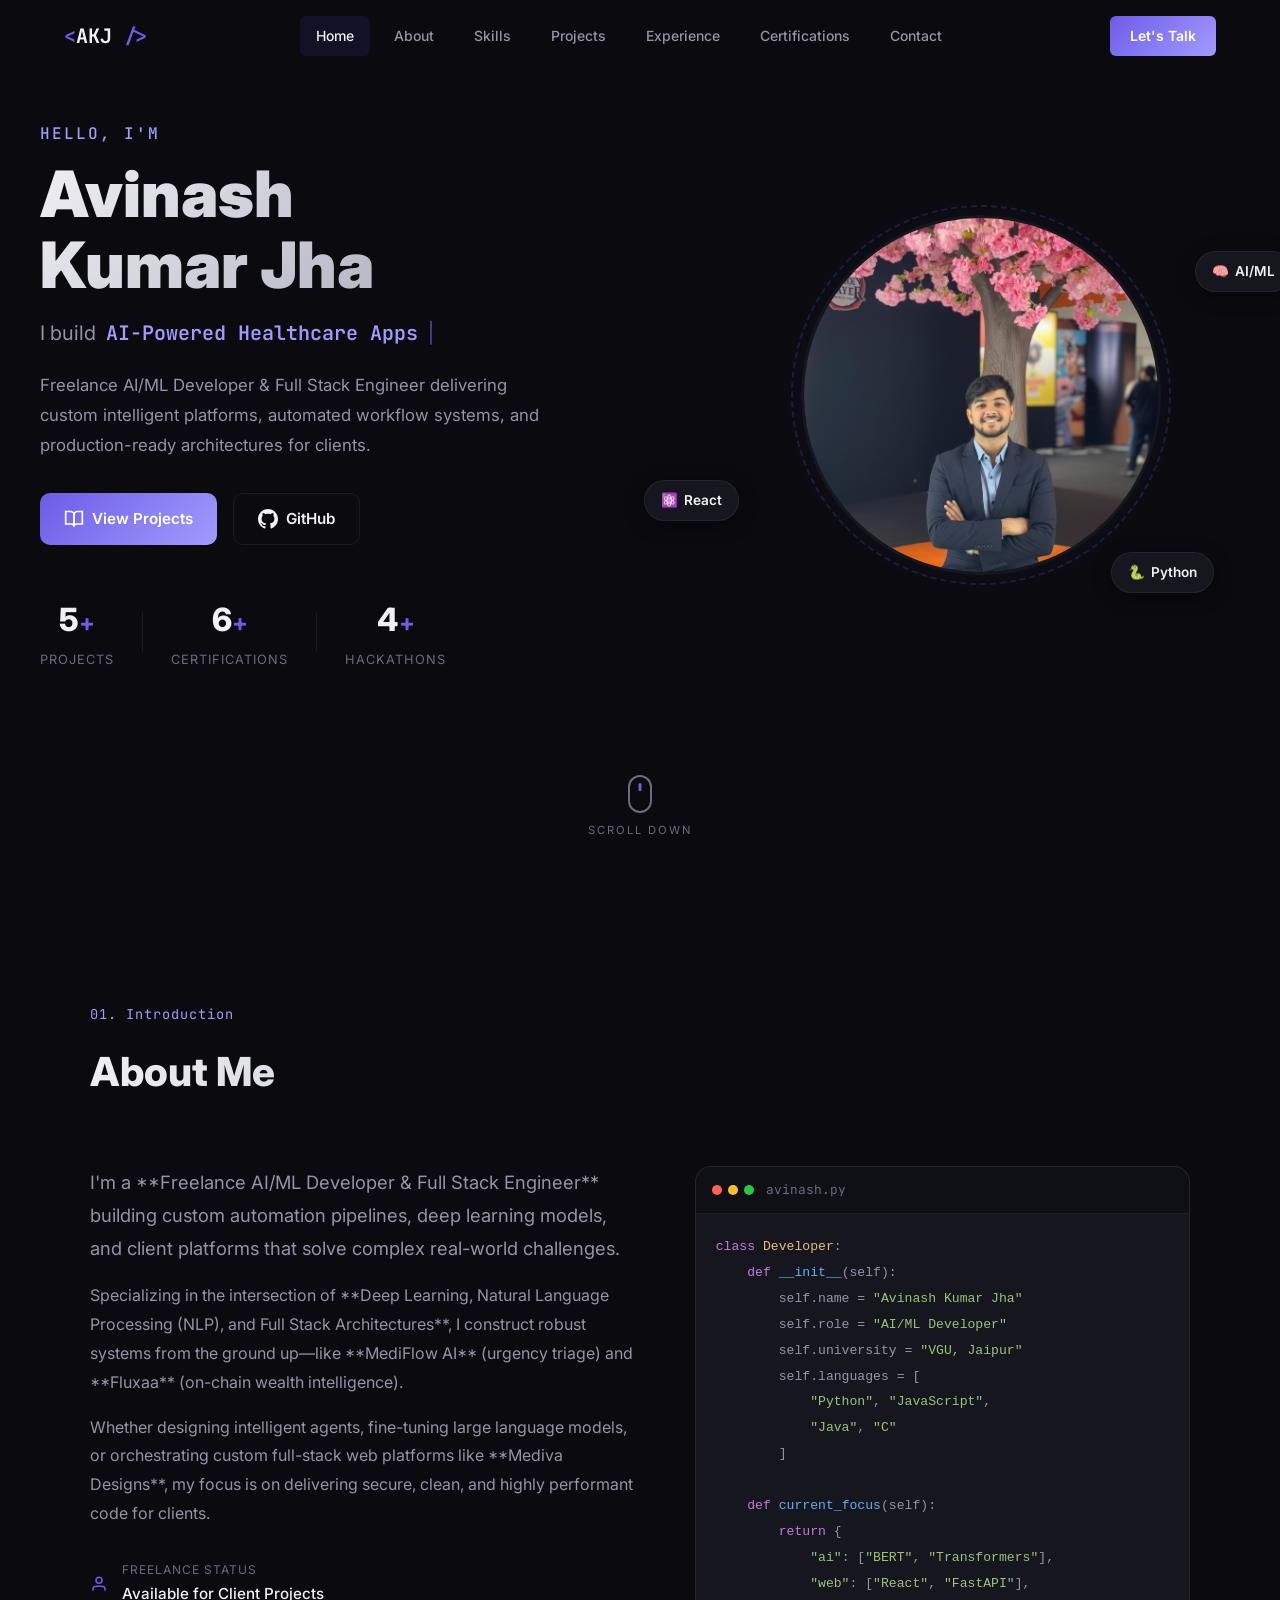
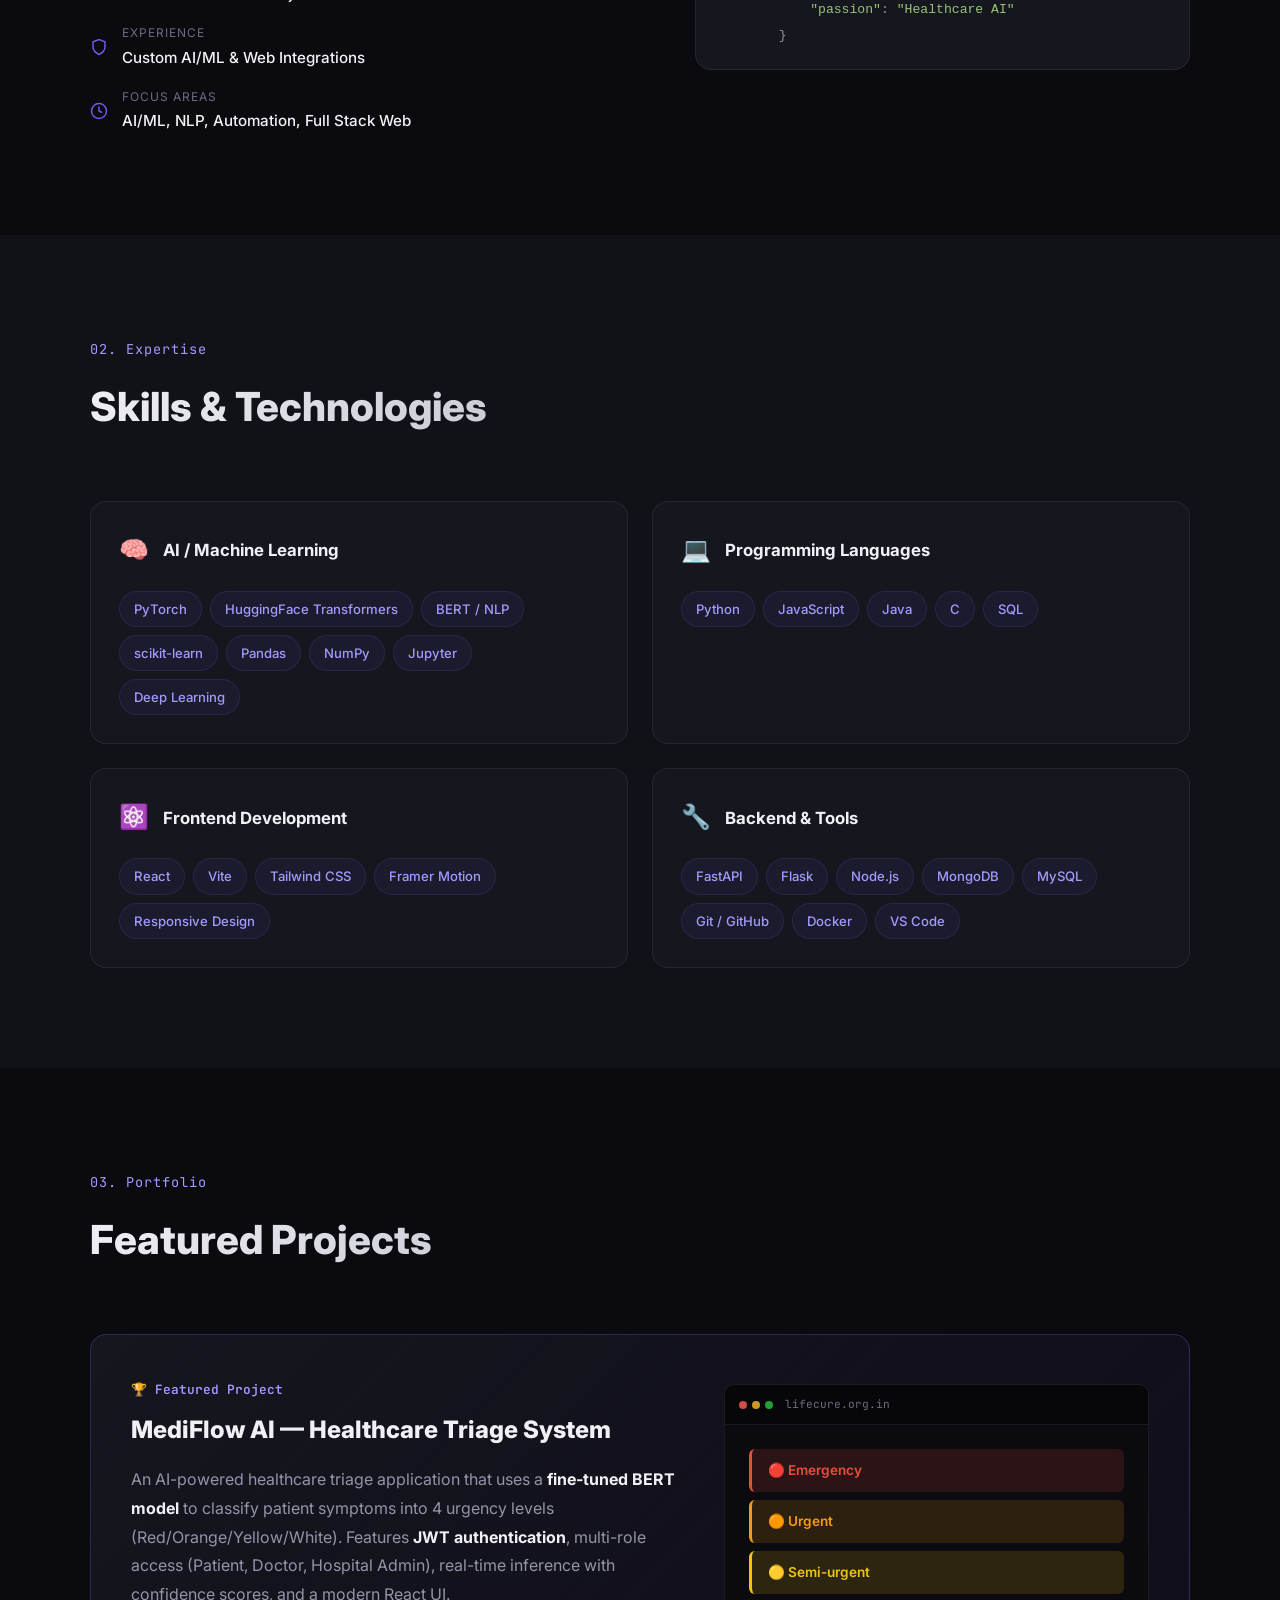
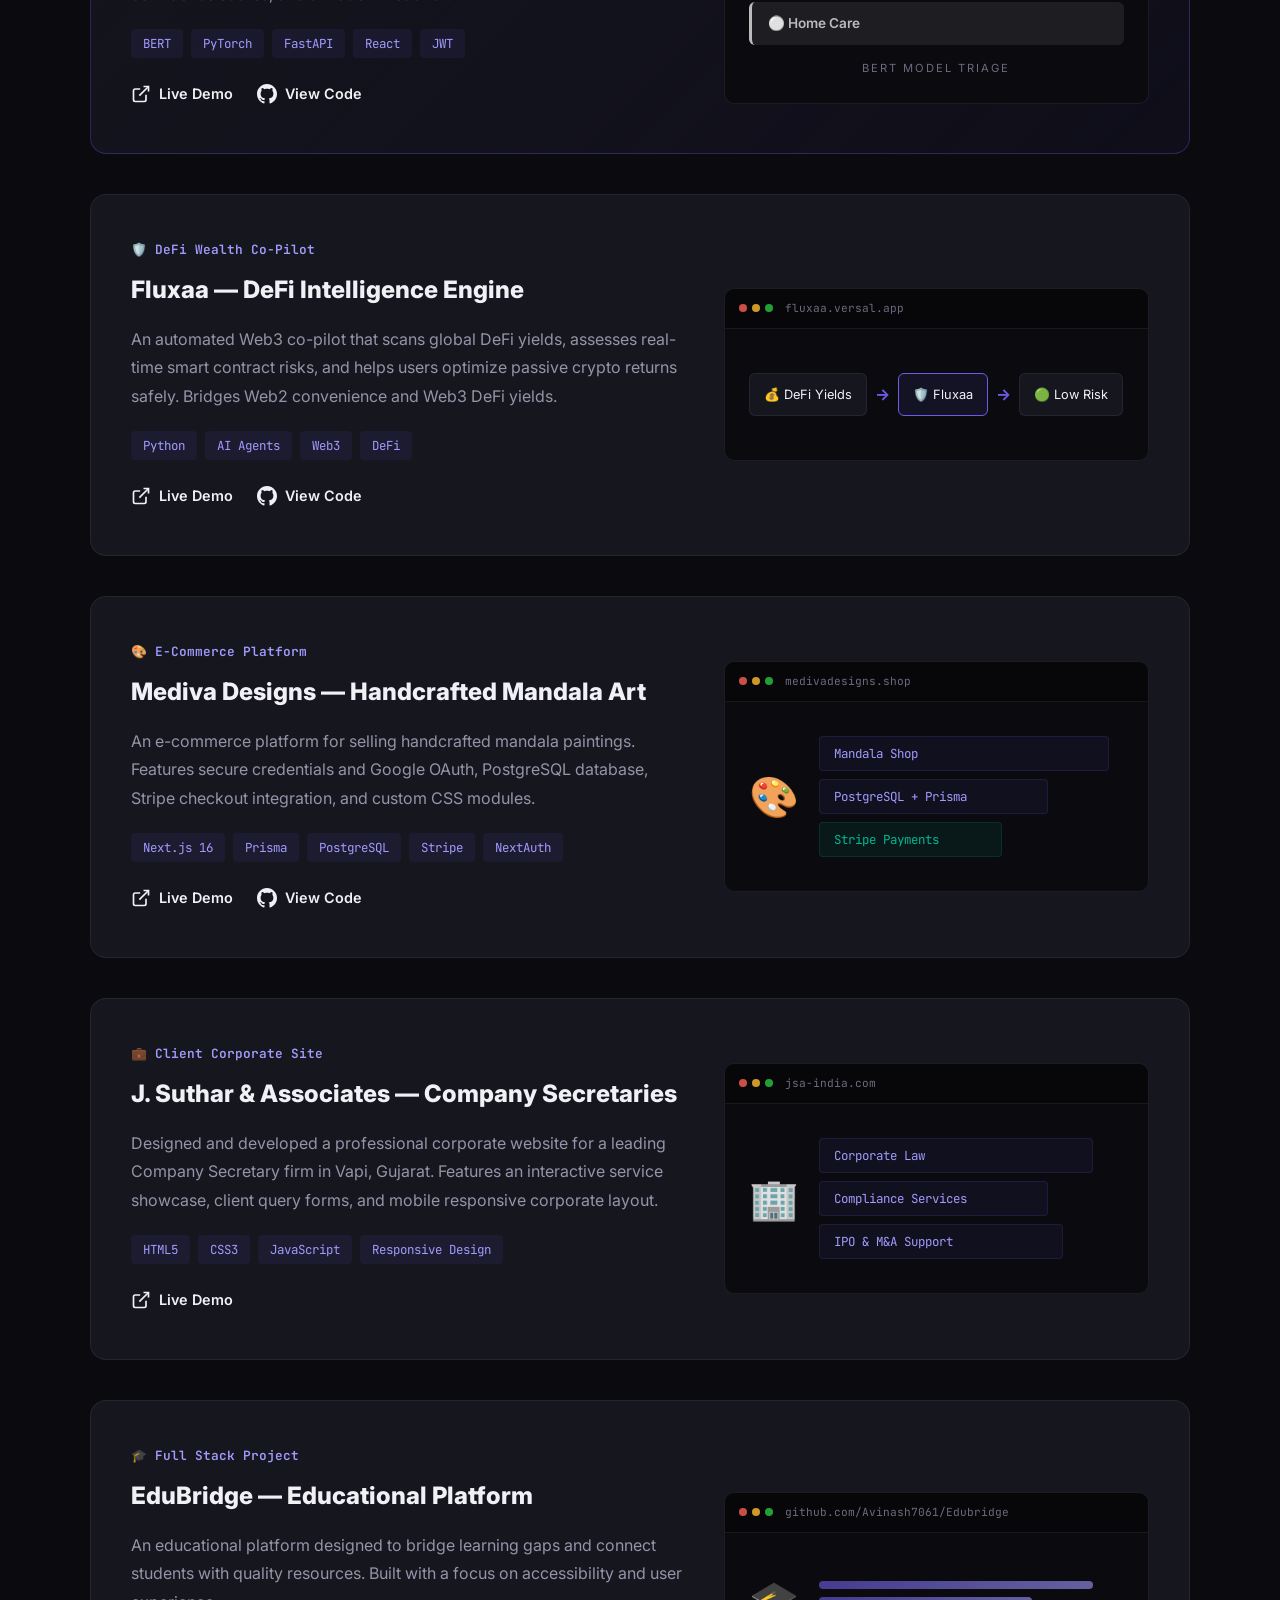
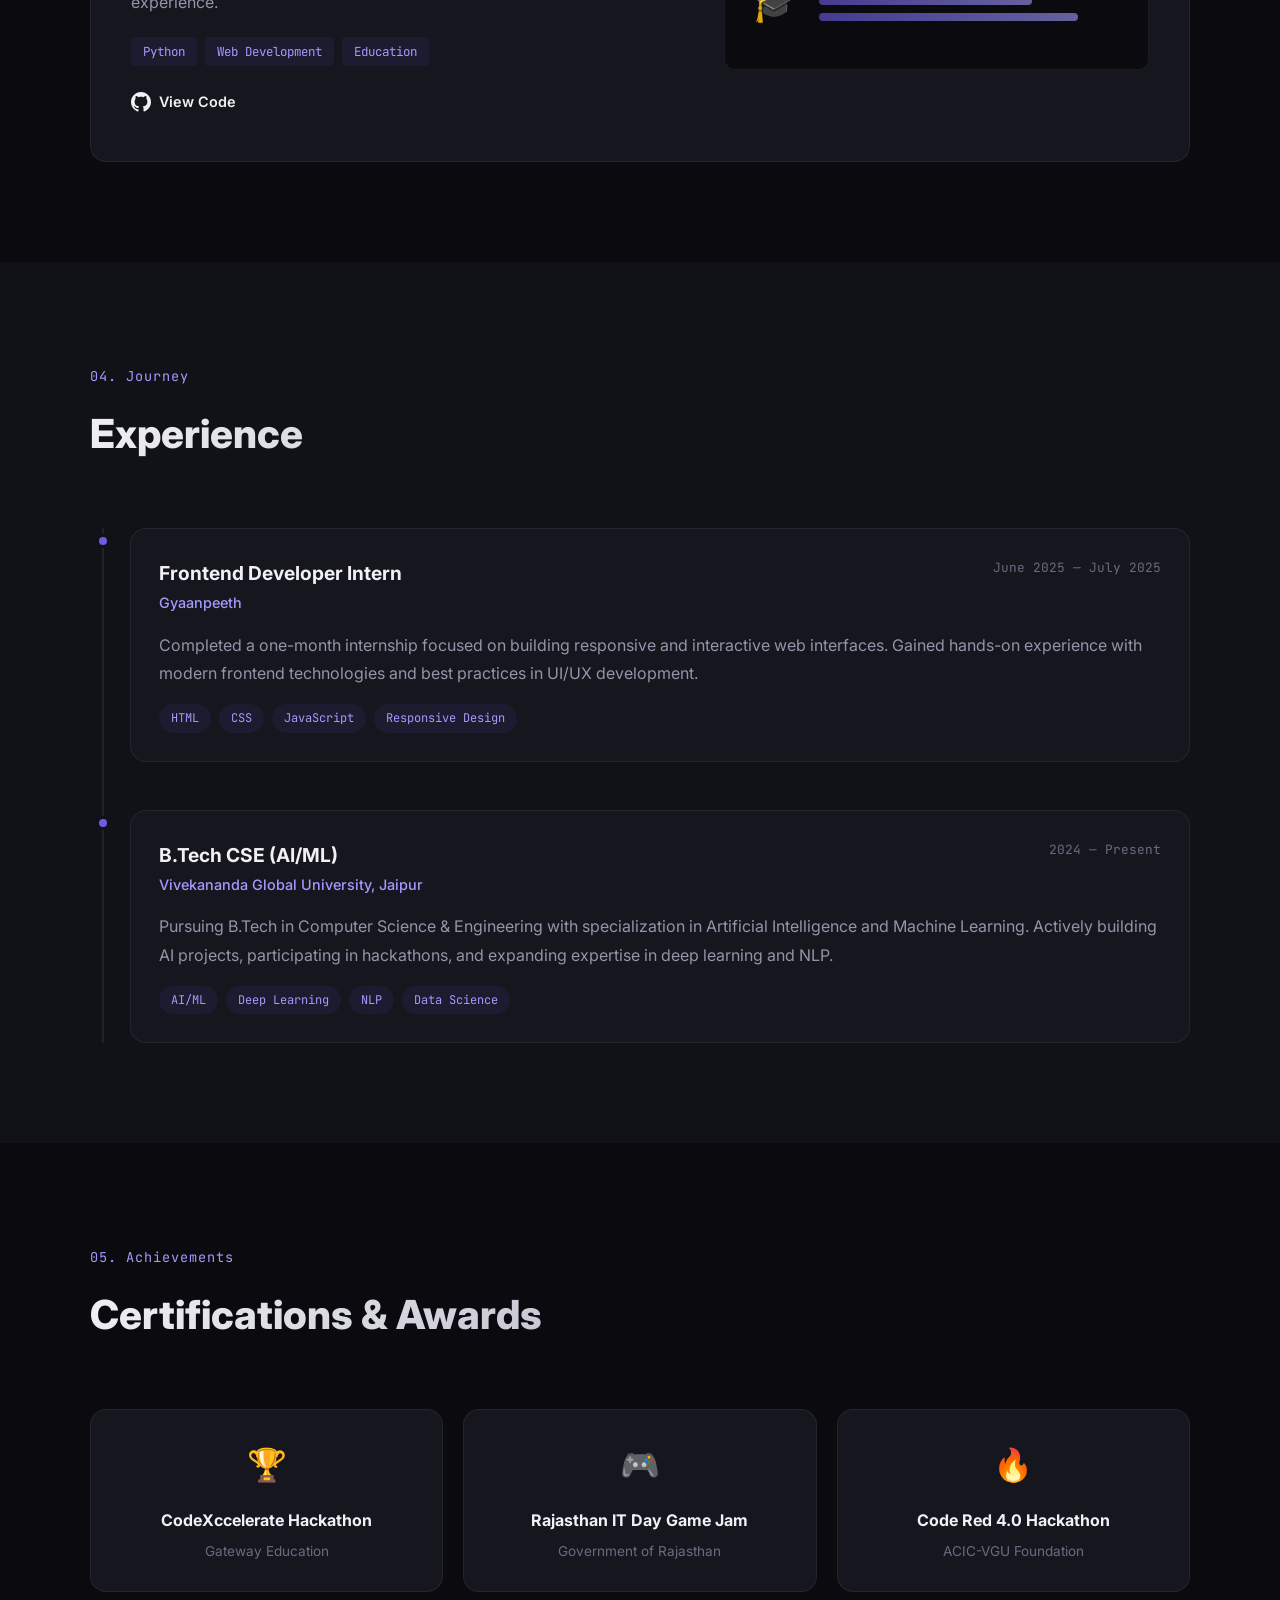
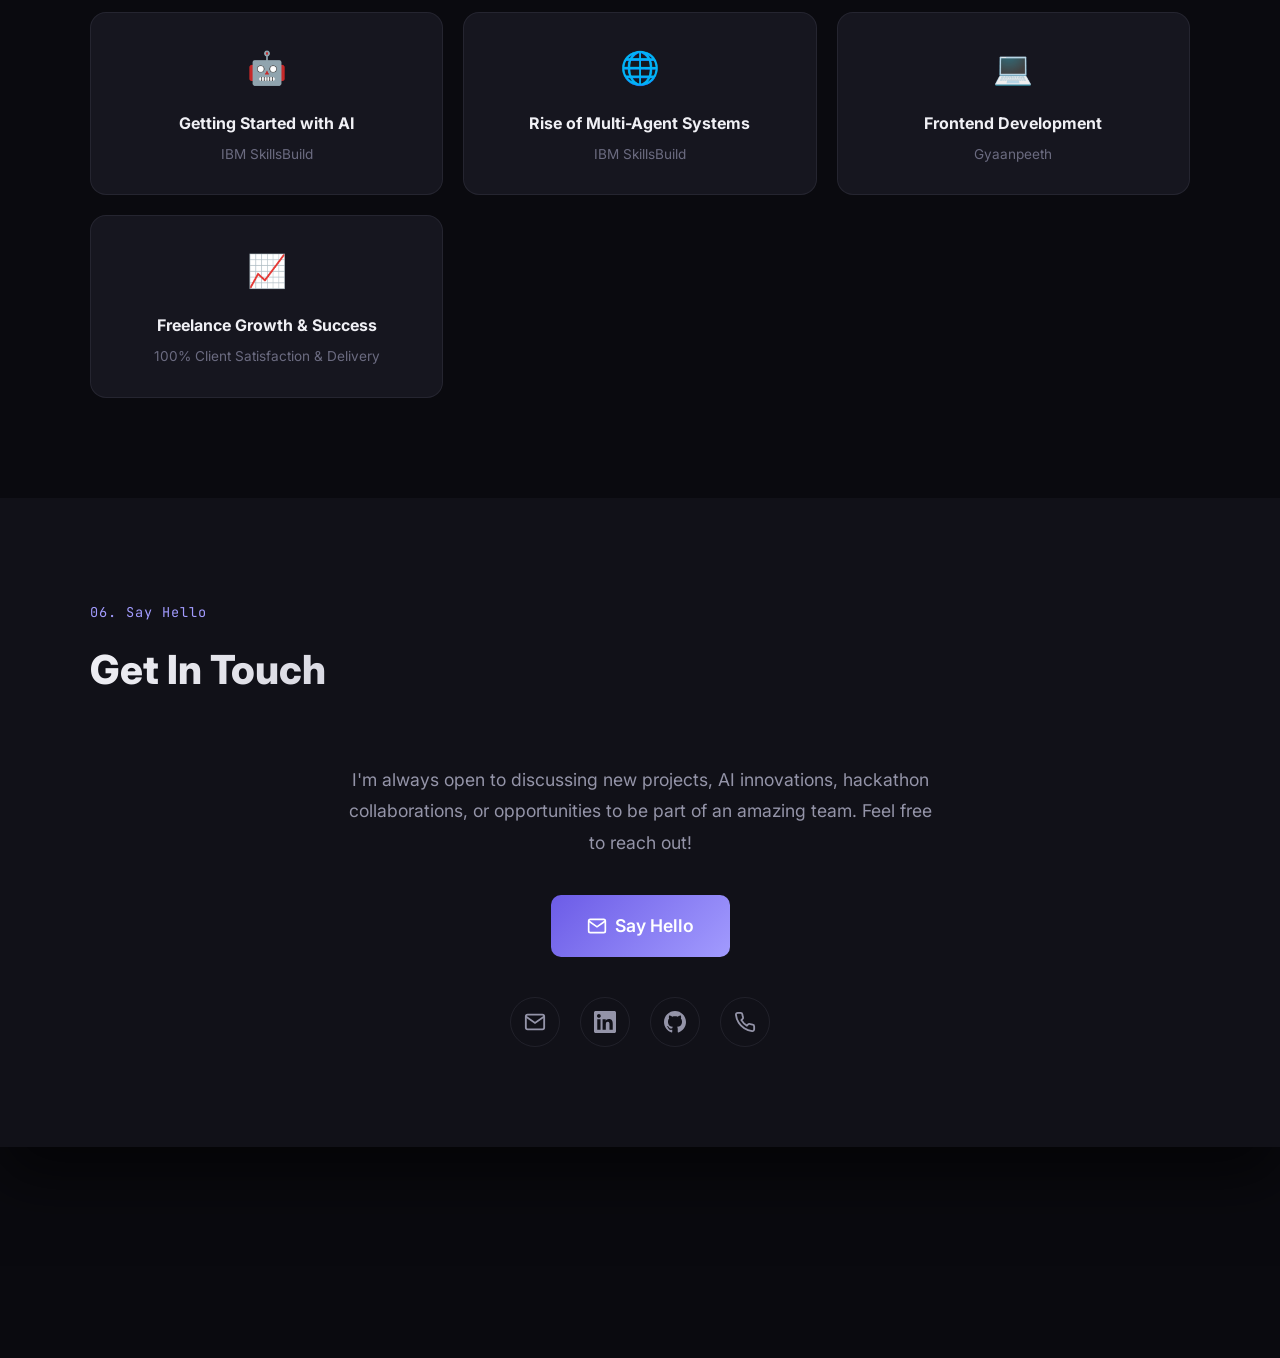
==== commit 1f4c271e: "Update portfolio: adjust projects, update skills, fix text overlaps, switch copy to freelance, and a" ====
--- a/index.html
+++ b/index.html
@@ -3,14 +3,14 @@
 <head>
     <meta charset="UTF-8">
     <meta name="viewport" content="width=device-width, initial-scale=1.0">
-    <title>Avinash Kumar Jha — AI/ML Developer & Full Stack Engineer</title>
-    <meta name="description" content="Portfolio of Avinash Kumar Jha — B.Tech CSE (AI/ML) student, Full Stack Developer, and Healthcare AI Builder. Creator of MediFlow AI Triage System.">
-    <meta name="keywords" content="Avinash Kumar Jha, AI, ML, Full Stack Developer, Portfolio, BERT, Healthcare, MediFlow">
+    <title>Avinash Kumar Jha — Freelance AI/ML Developer & Full Stack Engineer</title>
+    <meta name="description" content="Portfolio of Avinash Kumar Jha — Freelance AI/ML Developer, Full Stack Engineer, and AI Solutions Architect. Creator of MediFlow AI and Fluxaa.">
+    <meta name="keywords" content="Avinash Kumar Jha, AI, ML, Freelance Developer, Full Stack, Portfolio, BERT, Healthcare, MediFlow">
     <meta name="author" content="Avinash Kumar Jha">
 
     <!-- Open Graph -->
-    <meta property="og:title" content="Avinash Kumar Jha — AI/ML Developer">
-    <meta property="og:description" content="B.Tech CSE (AI/ML) student building intelligent systems that make a difference.">
+    <meta property="og:title" content="Avinash Kumar Jha — Freelance AI/ML Developer">
+    <meta property="og:description" content="Freelance AI/ML Developer & Full Stack Engineer building custom intelligent systems that drive business impact.">
     <meta property="og:type" content="website">
 
     <!-- Google Fonts -->
@@ -23,8 +23,13 @@
     <!-- Animated Background Particles -->
     <div class="bg-particles" id="particles"></div>
 
-    <!-- Navigation -->
-    <nav class="navbar" id="navbar">
+    <!-- Ambient Background Blobs -->
+    <div class="blob-bg blob-1"></div>
+    <div class="blob-bg blob-2"></div>
+
+    <div class="main-content-wrapper">
+        <!-- Navigation -->
+        <nav class="navbar" id="navbar">
         <div class="nav-container">
             <a href="#" class="nav-logo">
                 <span class="logo-bracket">&lt;</span>AKJ<span class="logo-bracket"> /&gt;</span>
@@ -57,8 +62,8 @@
                     <span class="typed-cursor">|</span>
                 </div>
                 <p class="hero-description animate-in delay-3">
-                    B.Tech CSE (AI/ML) student at Vivekananda Global University, passionate about 
-                    building AI-powered solutions that solve real-world problems.
+                    Freelance AI/ML Developer & Full Stack Engineer delivering custom intelligent platforms, 
+                    automated workflow systems, and production-ready architectures for clients.
                 </p>
                 <div class="hero-actions animate-in delay-4">
                     <a href="#projects" class="btn btn-primary">
@@ -122,40 +127,37 @@
             <div class="about-grid">
                 <div class="about-text">
                     <p class="about-lead">
-                        I'm a <strong>2nd year B.Tech CSE (AI/ML)</strong> student at 
-                        <strong>Vivekananda Global University, Jaipur</strong>, with a burning passion for 
-                        Artificial Intelligence and its potential to transform healthcare.
+                        I'm a **Freelance AI/ML Developer & Full Stack Engineer** building custom automation pipelines, 
+                        deep learning models, and client platforms that solve complex real-world challenges.
                     </p>
                     <p>
-                        My journey started with curiosity about how machines learn, which led me to build 
-                        <strong>MediFlow AI</strong> — a BERT-powered healthcare triage system that classifies 
-                        patient symptoms into urgency levels in real-time. I love working at the intersection 
-                        of <strong>Deep Learning, NLP, and Full Stack Development</strong>.
+                        Specializing in the intersection of **Deep Learning, Natural Language Processing (NLP), and Full Stack Architectures**, 
+                        I construct robust systems from the ground up—like **MediFlow AI** (urgency triage) and **Fluxaa** (on-chain wealth intelligence).
                     </p>
                     <p>
-                        When I'm not coding, you'll find me participating in hackathons, exploring new AI research 
-                        papers, or building side projects that push the boundaries of what's possible with technology.
+                        Whether designing intelligent agents, fine-tuning large language models, or orchestrating custom full-stack web platforms 
+                        like **Mediva Designs**, my focus is on delivering secure, clean, and highly performant code for clients.
                     </p>
                     <div class="about-details">
                         <div class="about-detail">
-                            <svg width="18" height="18" viewBox="0 0 24 24" fill="none" stroke="currentColor" stroke-width="2"><path d="M22 10v6M2 10l10-5 10 5-10 5z"/><path d="M6 12v5c3 3 9 3 12 0v-5"/></svg>
+                            <svg width="18" height="18" viewBox="0 0 24 24" fill="none" stroke="currentColor" stroke-width="2"><path d="M20 21v-2a4 4 0 0 0-4-4H8a4 4 0 0 0-4 4v2"/><circle cx="12" cy="7" r="4"/></svg>
                             <div>
-                                <span class="detail-label">University</span>
-                                <span class="detail-value">Vivekananda Global University</span>
+                                <span class="detail-label">Freelance Status</span>
+                                <span class="detail-value">Available for Client Projects</span>
                             </div>
                         </div>
                         <div class="about-detail">
                             <svg width="18" height="18" viewBox="0 0 24 24" fill="none" stroke="currentColor" stroke-width="2"><path d="M12 22s8-4 8-10V5l-8-3-8 3v7c0 6 8 10 8 10z"/></svg>
                             <div>
-                                <span class="detail-label">Degree</span>
-                                <span class="detail-value">B.Tech CSE (AI/ML) — 2nd Year</span>
+                                <span class="detail-label">Experience</span>
+                                <span class="detail-value">Custom AI/ML & Web Integrations</span>
                             </div>
                         </div>
                         <div class="about-detail">
                             <svg width="18" height="18" viewBox="0 0 24 24" fill="none" stroke="currentColor" stroke-width="2"><circle cx="12" cy="12" r="10"/><path d="M12 6v6l4 2"/></svg>
                             <div>
                                 <span class="detail-label">Focus Areas</span>
-                                <span class="detail-value">AI/ML, Deep Learning, NLP, Full Stack</span>
+                                <span class="detail-value">AI/ML, NLP, Automation, Full Stack Web</span>
                             </div>
                         </div>
                     </div>
@@ -176,8 +178,8 @@
         self.role = <span class="code-string">"AI/ML Developer"</span>
         self.university = <span class="code-string">"VGU, Jaipur"</span>
         self.languages = [
-            <span class="code-string">"Python"</span>, <span class="code-string">"TypeScript"</span>,
-            <span class="code-string">"JavaScript"</span>, <span class="code-string">"Java"</span>, <span class="code-string">"C"</span>
+            <span class="code-string">"Python"</span>, <span class="code-string">"JavaScript"</span>,
+            <span class="code-string">"Java"</span>, <span class="code-string">"C"</span>
         ]
 
     <span class="code-keyword">def</span> <span class="code-func">current_focus</span>(self):
@@ -226,12 +228,9 @@
                     </div>
                     <div class="skill-tags">
                         <span class="skill-tag">Python</span>
-                        <span class="skill-tag">TypeScript</span>
                         <span class="skill-tag">JavaScript</span>
                         <span class="skill-tag">Java</span>
                         <span class="skill-tag">C</span>
-                        <span class="skill-tag">HTML5</span>
-                        <span class="skill-tag">CSS3</span>
                         <span class="skill-tag">SQL</span>
                     </div>
                 </div>
@@ -266,7 +265,6 @@
                         <span class="skill-tag">Git / GitHub</span>
                         <span class="skill-tag">Docker</span>
                         <span class="skill-tag">VS Code</span>
-                        <span class="skill-tag">Linux</span>
                     </div>
                 </div>
             </div>
@@ -295,9 +293,13 @@
                             </p>
                         </div>
                         <div class="project-tech">
-                            <span>BERT</span><span>PyTorch</span><span>FastAPI</span><span>React</span><span>TypeScript</span><span>JWT</span>
+                            <span>BERT</span><span>PyTorch</span><span>FastAPI</span><span>React</span><span>JWT</span>
                         </div>
                         <div class="project-links">
+                            <a href="https://lifecure.org.in" target="_blank" class="project-link" style="margin-right: 20px;">
+                                <svg width="20" height="20" viewBox="0 0 24 24" fill="none" stroke="currentColor" stroke-width="2"><path d="M18 13v6a2 2 0 0 1-2 2H5a2 2 0 0 1-2-2V8a2 2 0 0 1 2-2h6"/><polyline points="15 3 21 3 21 9"/><line x1="10" y1="14" x2="21" y2="3"/></svg>
+                                Live Demo
+                            </a>
                             <a href="https://github.com/Avinash7061/AI_triage_App" target="_blank" class="project-link">
                                 <svg width="20" height="20" viewBox="0 0 24 24" fill="currentColor"><path d="M12 0c-6.626 0-12 5.373-12 12 0 5.302 3.438 9.8 8.207 11.387.599.111.793-.261.793-.577v-2.234c-3.338.726-4.033-1.416-4.033-1.416-.546-1.387-1.333-1.756-1.333-1.756-1.089-.745.083-.729.083-.729 1.205.084 1.839 1.237 1.839 1.237 1.07 1.834 2.807 1.304 3.492.997.107-.775.418-1.305.762-1.604-2.665-.305-5.467-1.334-5.467-5.931 0-1.311.469-2.381 1.236-3.221-.124-.303-.535-1.524.117-3.176 0 0 1.008-.322 3.301 1.23.957-.266 1.983-.399 3.003-.404 1.02.005 2.047.138 3.006.404 2.291-1.552 3.297-1.23 3.297-1.23.653 1.653.242 2.874.118 3.176.77.84 1.235 1.911 1.235 3.221 0 4.609-2.807 5.624-5.479 5.921.43.372.823 1.102.823 2.222v3.293c0 .319.192.694.801.576 4.765-1.589 8.199-6.086 8.199-11.386 0-6.627-5.373-12-12-12z"/></svg>
                                 View Code
@@ -308,7 +310,7 @@
                         <div class="project-mockup">
                             <div class="mockup-header">
                                 <div class="mockup-dots"><span></span><span></span><span></span></div>
-                                <span class="mockup-url">mediflow-ai.app</span>
+                                <span class="mockup-url">lifecure.org.in</span>
                             </div>
                             <div class="mockup-body">
                                 <div class="mockup-triage">
@@ -325,23 +327,26 @@
                     </div>
                 </div>
 
-                <!-- Project 2: Agentic AI -->
+                <!-- Project 2: Fluxaa -->
                 <div class="project-card">
                     <div class="project-content">
-                        <span class="project-label">💡 AI Project</span>
-                        <h3 class="project-name">Agentic AI — Automated Workflow Engine</h3>
+                        <span class="project-label">🛡️ DeFi Wealth Co-Pilot</span>
+                        <h3 class="project-name">Fluxaa — DeFi Intelligence Engine</h3>
                         <div class="project-description">
                             <p>
-                                Backend infrastructure for an AI-powered web application that automates complex 
-                                workflows. Built intelligent agents capable of multi-step task execution using 
-                                Python and Flask.
+                                An automated Web3 co-pilot that scans global DeFi yields, assesses real-time smart contract risks, 
+                                and helps users optimize passive crypto returns safely. Bridges Web2 convenience and Web3 DeFi yields.
                             </p>
                         </div>
                         <div class="project-tech">
-                            <span>Python</span><span>Flask</span><span>AI Agents</span><span>n8n</span>
+                            <span>Python</span><span>AI Agents</span><span>Web3</span><span>DeFi</span>
                         </div>
                         <div class="project-links">
-                            <a href="https://github.com/Avinash7061" target="_blank" class="project-link">
+                            <a href="https://fluxaa.versal.app" target="_blank" class="project-link" style="margin-right: 20px;">
+                                <svg width="20" height="20" viewBox="0 0 24 24" fill="none" stroke="currentColor" stroke-width="2"><path d="M18 13v6a2 2 0 0 1-2 2H5a2 2 0 0 1-2-2V8a2 2 0 0 1 2-2h6"/><polyline points="15 3 21 3 21 9"/><line x1="10" y1="14" x2="21" y2="3"/></svg>
+                                Live Demo
+                            </a>
+                            <a href="https://github.com/Avinash7061/Fluxa" target="_blank" class="project-link">
                                 <svg width="20" height="20" viewBox="0 0 24 24" fill="currentColor"><path d="M12 0c-6.626 0-12 5.373-12 12 0 5.302 3.438 9.8 8.207 11.387.599.111.793-.261.793-.577v-2.234c-3.338.726-4.033-1.416-4.033-1.416-.546-1.387-1.333-1.756-1.333-1.756-1.089-.745.083-.729.083-.729 1.205.084 1.839 1.237 1.839 1.237 1.07 1.834 2.807 1.304 3.492.997.107-.775.418-1.305.762-1.604-2.665-.305-5.467-1.334-5.467-5.931 0-1.311.469-2.381 1.236-3.221-.124-.303-.535-1.524.117-3.176 0 0 1.008-.322 3.301 1.23.957-.266 1.983-.399 3.003-.404 1.02.005 2.047.138 3.006.404 2.291-1.552 3.297-1.23 3.297-1.23.653 1.653.242 2.874.118 3.176.77.84 1.235 1.911 1.235 3.221 0 4.609-2.807 5.624-5.479 5.921.43.372.823 1.102.823 2.222v3.293c0 .319.192.694.801.576 4.765-1.589 8.199-6.086 8.199-11.386 0-6.627-5.373-12-12-12z"/></svg>
                                 View Code
                             </a>
@@ -351,21 +356,108 @@
                         <div class="project-mockup small">
                             <div class="mockup-header">
                                 <div class="mockup-dots"><span></span><span></span><span></span></div>
+                                <span class="mockup-url">fluxaa.versal.app</span>
                             </div>
                             <div class="mockup-body">
                                 <div class="agent-flow">
-                                    <div class="agent-node">📥 Input</div>
+                                    <div class="agent-node">💰 DeFi Yields</div>
                                     <div class="agent-arrow">→</div>
-                                    <div class="agent-node highlight">🤖 Agent</div>
+                                    <div class="agent-node highlight">🛡️ Fluxaa</div>
                                     <div class="agent-arrow">→</div>
-                                    <div class="agent-node">📤 Output</div>
+                                    <div class="agent-node">🟢 Low Risk</div>
                                 </div>
                             </div>
                         </div>
                     </div>
                 </div>
 
-                <!-- Project 3: EduBridge -->
+                <!-- Project 3: Mediva Designs -->
+                <div class="project-card">
+                    <div class="project-content">
+                        <span class="project-label">🎨 E-Commerce Platform</span>
+                        <h3 class="project-name">Mediva Designs — Handcrafted Mandala Art</h3>
+                        <div class="project-description">
+                            <p>
+                                An e-commerce platform for selling handcrafted mandala paintings. Features secure credentials 
+                                and Google OAuth, PostgreSQL database, Stripe checkout integration, and custom CSS modules.
+                            </p>
+                        </div>
+                        <div class="project-tech">
+                            <span>Next.js 16</span><span>Prisma</span><span>PostgreSQL</span><span>Stripe</span><span>NextAuth</span>
+                        </div>
+                        <div class="project-links">
+                            <a href="https://medivadesigns.shop" target="_blank" class="project-link" style="margin-right: 20px;">
+                                <svg width="20" height="20" viewBox="0 0 24 24" fill="none" stroke="currentColor" stroke-width="2"><path d="M18 13v6a2 2 0 0 1-2 2H5a2 2 0 0 1-2-2V8a2 2 0 0 1 2-2h6"/><polyline points="15 3 21 3 21 9"/><line x1="10" y1="14" x2="21" y2="3"/></svg>
+                                Live Demo
+                            </a>
+                            <a href="https://github.com/Avinash7061/medivadesigns" target="_blank" class="project-link">
+                                <svg width="20" height="20" viewBox="0 0 24 24" fill="currentColor"><path d="M12 0c-6.626 0-12 5.373-12 12 0 5.302 3.438 9.8 8.207 11.387.599.111.793-.261.793-.577v-2.234c-3.338.726-4.033-1.416-4.033-1.416-.546-1.387-1.333-1.756-1.333-1.756-1.089-.745.083-.729.083-.729 1.205.084 1.839 1.237 1.839 1.237 1.07 1.834 2.807 1.304 3.492.997.107-.775.418-1.305.762-1.604-2.665-.305-5.467-1.334-5.467-5.931 0-1.311.469-2.381 1.236-3.221-.124-.303-.535-1.524.117-3.176 0 0 1.008-.322 3.301 1.23.957-.266 1.983-.399 3.003-.404 1.02.005 2.047.138 3.006.404 2.291-1.552 3.297-1.23 3.297-1.23.653 1.653.242 2.874.118 3.176.77.84 1.235 1.911 1.235 3.221 0 4.609-2.807 5.624-5.479 5.921.43.372.823 1.102.823 2.222v3.293c0 .319.192.694.801.576 4.765-1.589 8.199-6.086 8.199-11.386 0-6.627-5.373-12-12-12z"/></svg>
+                                View Code
+                            </a>
+                        </div>
+                    </div>
+                    <div class="project-visual">
+                        <div class="project-mockup small">
+                            <div class="mockup-header">
+                                <div class="mockup-dots"><span></span><span></span><span></span></div>
+                                <span class="mockup-url">medivadesigns.shop</span>
+                            </div>
+                            <div class="mockup-body">
+                                <div class="mockup-list-visual">
+                                    <div class="mockup-list-icon">🎨</div>
+                                    <div class="mockup-list-items">
+                                        <div class="mockup-list-item" style="width:95%;">Mandala Shop</div>
+                                        <div class="mockup-list-item" style="width:75%;">PostgreSQL + Prisma</div>
+                                        <div class="mockup-list-item highlight" style="width:60%;">Stripe Payments</div>
+                                    </div>
+                                </div>
+                            </div>
+                        </div>
+                    </div>
+                </div>
+
+                <!-- Project 4: J. Suthar & Associates -->
+                <div class="project-card">
+                    <div class="project-content">
+                        <span class="project-label">💼 Client Corporate Site</span>
+                        <h3 class="project-name">J. Suthar & Associates — Company Secretaries</h3>
+                        <div class="project-description">
+                            <p>
+                                Designed and developed a professional corporate website for a leading Company Secretary firm in Vapi, Gujarat. 
+                                Features an interactive service showcase, client query forms, and mobile responsive corporate layout.
+                            </p>
+                        </div>
+                        <div class="project-tech">
+                            <span>HTML5</span><span>CSS3</span><span>JavaScript</span><span>Responsive Design</span>
+                        </div>
+                        <div class="project-links">
+                            <a href="https://jsa-india.com" target="_blank" class="project-link">
+                                <svg width="20" height="20" viewBox="0 0 24 24" fill="none" stroke="currentColor" stroke-width="2"><path d="M18 13v6a2 2 0 0 1-2 2H5a2 2 0 0 1-2-2V8a2 2 0 0 1 2-2h6"/><polyline points="15 3 21 3 21 9"/><line x1="10" y1="14" x2="21" y2="3"/></svg>
+                                Live Demo
+                            </a>
+                        </div>
+                    </div>
+                    <div class="project-visual">
+                        <div class="project-mockup small">
+                            <div class="mockup-header">
+                                <div class="mockup-dots"><span></span><span></span><span></span></div>
+                                <span class="mockup-url">jsa-india.com</span>
+                            </div>
+                            <div class="mockup-body">
+                                <div class="mockup-list-visual">
+                                    <div class="mockup-list-icon">🏢</div>
+                                    <div class="mockup-list-items">
+                                        <div class="mockup-list-item" style="width:90%;">Corporate Law</div>
+                                        <div class="mockup-list-item" style="width:75%;">Compliance Services</div>
+                                        <div class="mockup-list-item" style="width:80%;">IPO & M&A Support</div>
+                                    </div>
+                                </div>
+                            </div>
+                        </div>
+                    </div>
+                </div>
+
+                <!-- Project 5: EduBridge -->
                 <div class="project-card">
                     <div class="project-content">
                         <span class="project-label">🎓 Full Stack Project</span>
@@ -390,6 +482,7 @@
                         <div class="project-mockup small">
                             <div class="mockup-header">
                                 <div class="mockup-dots"><span></span><span></span><span></span></div>
+                                <span class="mockup-url">github.com/Avinash7061/Edubridge</span>
                             </div>
                             <div class="mockup-body">
                                 <div class="edu-visual">
@@ -404,6 +497,7 @@
                         </div>
                     </div>
                 </div>
+
             </div>
         </div>
     </section>
@@ -497,6 +591,11 @@
                     <div class="cert-icon">💻</div>
                     <h3>Frontend Development</h3>
                     <p>Gyaanpeeth</p>
+                </div>
+                <div class="cert-card">
+                    <div class="cert-icon">📈</div>
+                    <h3>Freelance Growth & Success</h3>
+                    <p>100% Client Satisfaction & Delivery</p>
                 </div>
             </div>
         </div>
@@ -535,6 +634,7 @@
             </div>
         </div>
     </section>
+    </div>
 
     <!-- Footer -->
     <footer class="footer">
--- a/style.css
+++ b/style.css
@@ -635,8 +635,8 @@
 
 .skill-category:hover {
     border-color: var(--accent);
-    transform: translateY(-4px);
-    box-shadow: 0 8px 30px rgba(0, 0, 0, 0.2);
+    transform: translateY(-5px);
+    box-shadow: 0 10px 30px rgba(108, 92, 231, 0.15), 0 0 15px rgba(108, 92, 231, 0.1);
 }
 
 .skill-category-header {
@@ -698,8 +698,8 @@
 
 .project-card:hover {
     border-color: var(--accent);
-    transform: translateY(-4px);
-    box-shadow: 0 12px 40px rgba(0, 0, 0, 0.2);
+    transform: translateY(-6px);
+    box-shadow: 0 15px 35px rgba(108, 92, 231, 0.2), 0 0 20px rgba(108, 92, 231, 0.1);
 }
 
 .project-card.featured {
@@ -889,6 +889,44 @@
     border-radius: 4px;
     background: var(--accent-gradient);
     opacity: 0.6;
+}
+
+/* Mockup List Visual */
+.mockup-list-visual {
+    display: flex;
+    align-items: center;
+    gap: 20px;
+    padding: 10px 0;
+}
+
+.mockup-list-icon {
+    font-size: 2.5rem;
+    flex-shrink: 0;
+}
+
+.mockup-list-items {
+    flex: 1;
+    display: flex;
+    flex-direction: column;
+    gap: 8px;
+}
+
+.mockup-list-item {
+    padding: 6px 14px;
+    font-size: 0.78rem;
+    font-family: var(--font-mono);
+    color: var(--accent-light);
+    background: rgba(108, 92, 231, 0.08);
+    border: 1px solid rgba(108, 92, 231, 0.15);
+    border-radius: 4px;
+    width: fit-content;
+    white-space: nowrap;
+}
+
+.mockup-list-item.highlight {
+    background: rgba(0, 184, 148, 0.08);
+    border-color: rgba(0, 184, 148, 0.15);
+    color: #00b894;
 }
 
 /* --- Timeline / Experience --- */
@@ -1067,12 +1105,21 @@
     box-shadow: 0 4px 16px var(--accent-glow);
 }
 
+.main-content-wrapper {
+    position: relative;
+    z-index: 10;
+    background: var(--bg-primary);
+    box-shadow: 0 30px 60px rgba(0, 0, 0, 0.6);
+}
+
 /* --- Footer --- */
 .footer {
-    position: relative;
+    position: sticky;
+    bottom: 0;
     z-index: 1;
-    padding: 32px 24px;
+    padding: 80px 24px;
     text-align: center;
+    background: var(--bg-secondary);
     border-top: 1px solid var(--border);
 }
 
@@ -1242,3 +1289,80 @@
         gap: 4px;
     }
 }
+
+/* Ambient Background Blobs */
+.blob-bg {
+    position: fixed;
+    width: 450px;
+    height: 450px;
+    border-radius: 50%;
+    background: radial-gradient(circle, rgba(108, 92, 231, 0.12) 0%, transparent 70%);
+    filter: blur(90px);
+    z-index: -2;
+    pointer-events: none;
+    will-change: transform;
+}
+
+.blob-1 {
+    top: 10%;
+    left: -5%;
+    animation: drift-blob 25s ease-in-out infinite alternate;
+}
+
+.blob-2 {
+    bottom: 15%;
+    right: -5%;
+    animation: drift-blob-reverse 30s ease-in-out infinite alternate;
+}
+
+@keyframes drift-blob {
+    0% { transform: translate(0, 0) scale(1); }
+    50% { transform: translate(120px, 80px) scale(1.15); }
+    100% { transform: translate(-40px, 160px) scale(0.9); }
+}
+
+@keyframes drift-blob-reverse {
+    0% { transform: translate(0, 0) scale(1.1); }
+    50% { transform: translate(-140px, -60px) scale(0.85); }
+    100% { transform: translate(90px, -120px) scale(1.15); }
+}
+
+/* Scroll-Driven Entrance Animations (Progressive Enhancement) */
+@media (prefers-reduced-motion: no-preference) {
+    @supports ((animation-timeline: view()) and (animation-range: entry)) {
+        @keyframes reveal-in {
+            from {
+                opacity: 0;
+                transform: translateY(60px) scale(0.96);
+            }
+            to {
+                opacity: 1;
+                transform: translateY(0) scale(1);
+            }
+        }
+        
+        .reveal {
+            animation: reveal-in linear both;
+            animation-timeline: view();
+            animation-range: entry 15% entry 45%;
+            transition: none !important; /* Disable transition fallback for SDAs */
+        }
+
+        @keyframes footer-reveal {
+            from {
+                opacity: 0;
+                transform: translateY(100px) scale(0.9);
+            }
+            to {
+                opacity: 1;
+                transform: translateY(0) scale(1);
+            }
+        }
+
+        .footer-content {
+            animation: footer-reveal linear both;
+            animation-timeline: view();
+            animation-range: entry 0% entry 100%;
+        }
+    }
+}
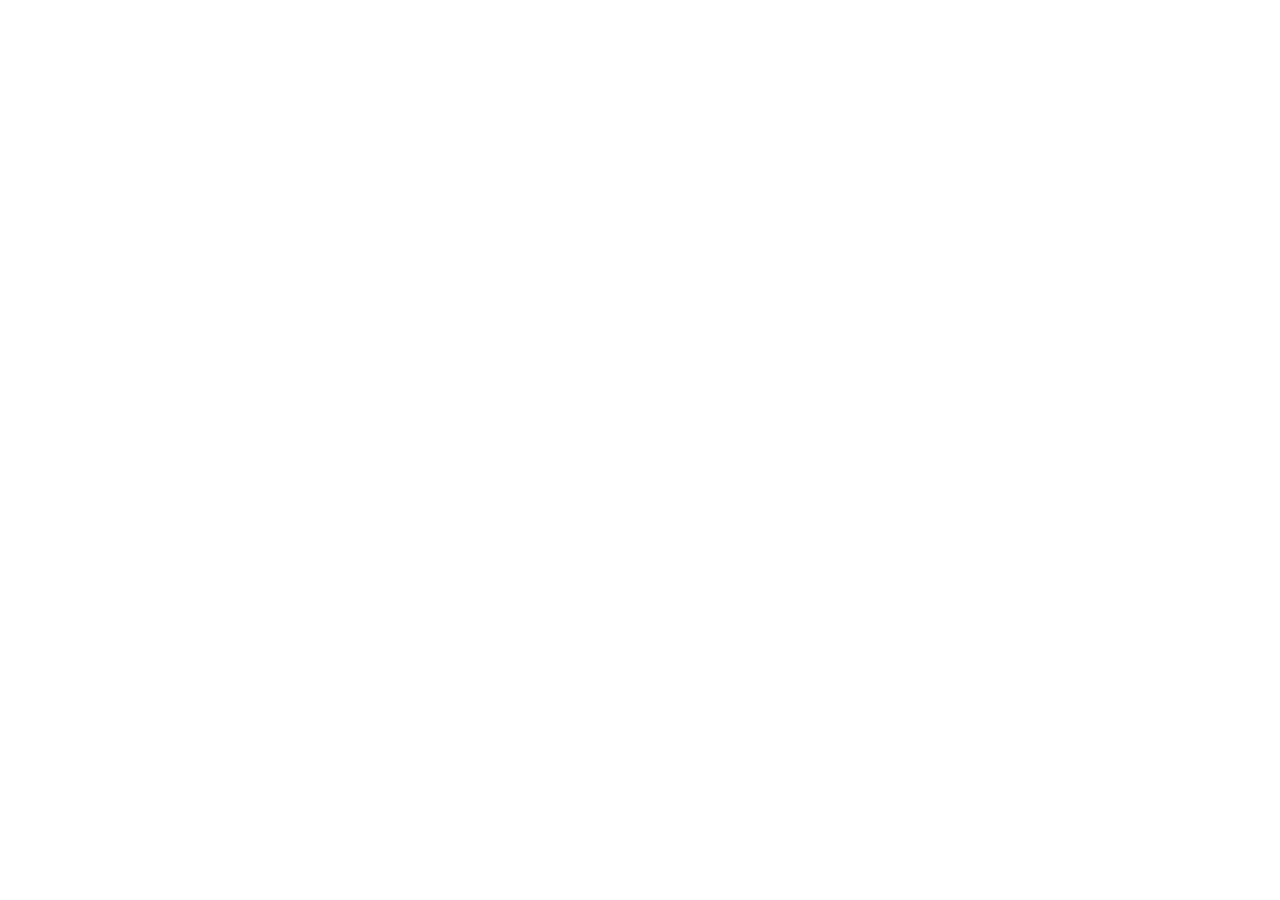
==== commit f1dd9d4d: "Migrate portfolio to React (Vite) and optimize for desktop/mobile responsiveness" ====
--- a/index.html
+++ b/index.html
@@ -1,8 +1,8 @@
-<!DOCTYPE html>
+<!doctype html>
 <html lang="en">
-<head>
-    <meta charset="UTF-8">
-    <meta name="viewport" content="width=device-width, initial-scale=1.0">
+  <head>
+    <meta charset="UTF-8" />
+    <meta name="viewport" content="width=device-width, initial-scale=1.0" />
     <title>Avinash Kumar Jha — Freelance AI/ML Developer & Full Stack Engineer</title>
     <meta name="description" content="Portfolio of Avinash Kumar Jha — Freelance AI/ML Developer, Full Stack Engineer, and AI Solutions Architect. Creator of MediFlow AI and Fluxaa.">
     <meta name="keywords" content="Avinash Kumar Jha, AI, ML, Freelance Developer, Full Stack, Portfolio, BERT, Healthcare, MediFlow">
@@ -17,633 +17,9 @@
     <link rel="preconnect" href="https://fonts.googleapis.com">
     <link rel="preconnect" href="https://fonts.gstatic.com" crossorigin>
     <link href="https://fonts.googleapis.com/css2?family=Inter:wght@300;400;500;600;700;800;900&family=JetBrains+Mono:wght@400;500&display=swap" rel="stylesheet">
-    <link rel="stylesheet" href="style.css">
-</head>
-<body>
-    <!-- Animated Background Particles -->
-    <div class="bg-particles" id="particles"></div>
-
-    <!-- Ambient Background Blobs -->
-    <div class="blob-bg blob-1"></div>
-    <div class="blob-bg blob-2"></div>
-
-    <div class="main-content-wrapper">
-        <!-- Navigation -->
-        <nav class="navbar" id="navbar">
-        <div class="nav-container">
-            <a href="#" class="nav-logo">
-                <span class="logo-bracket">&lt;</span>AKJ<span class="logo-bracket"> /&gt;</span>
-            </a>
-            <div class="nav-links" id="navLinks">
-                <a href="#home" class="nav-link active">Home</a>
-                <a href="#about" class="nav-link">About</a>
-                <a href="#skills" class="nav-link">Skills</a>
-                <a href="#projects" class="nav-link">Projects</a>
-                <a href="#experience" class="nav-link">Experience</a>
-                <a href="#certifications" class="nav-link">Certifications</a>
-                <a href="#contact" class="nav-link">Contact</a>
-            </div>
-            <a href="#contact" class="nav-cta">Let's Talk</a>
-            <button class="nav-toggle" id="navToggle" aria-label="Toggle menu">
-                <span></span><span></span><span></span>
-            </button>
-        </div>
-    </nav>
-
-    <!-- Hero Section -->
-    <section class="hero" id="home">
-        <div class="hero-content">
-            <div class="hero-text">
-                <p class="hero-greeting animate-in">Hello, I'm</p>
-                <h1 class="hero-name animate-in delay-1">Avinash<br>Kumar Jha</h1>
-                <div class="hero-title-wrapper animate-in delay-2">
-                    <span class="hero-title-label">I build</span>
-                    <span class="hero-title-typed" id="typedText"></span>
-                    <span class="typed-cursor">|</span>
-                </div>
-                <p class="hero-description animate-in delay-3">
-                    Freelance AI/ML Developer & Full Stack Engineer delivering custom intelligent platforms, 
-                    automated workflow systems, and production-ready architectures for clients.
-                </p>
-                <div class="hero-actions animate-in delay-4">
-                    <a href="#projects" class="btn btn-primary">
-                        <svg width="20" height="20" viewBox="0 0 24 24" fill="none" stroke="currentColor" stroke-width="2"><path d="M2 3h6a4 4 0 0 1 4 4v14a3 3 0 0 0-3-3H2z"/><path d="M22 3h-6a4 4 0 0 0-4 4v14a3 3 0 0 1 3-3h7z"/></svg>
-                        View Projects
-                    </a>
-                    <a href="https://github.com/Avinash7061" target="_blank" class="btn btn-ghost">
-                        <svg width="20" height="20" viewBox="0 0 24 24" fill="currentColor"><path d="M12 0c-6.626 0-12 5.373-12 12 0 5.302 3.438 9.8 8.207 11.387.599.111.793-.261.793-.577v-2.234c-3.338.726-4.033-1.416-4.033-1.416-.546-1.387-1.333-1.756-1.333-1.756-1.089-.745.083-.729.083-.729 1.205.084 1.839 1.237 1.839 1.237 1.07 1.834 2.807 1.304 3.492.997.107-.775.418-1.305.762-1.604-2.665-.305-5.467-1.334-5.467-5.931 0-1.311.469-2.381 1.236-3.221-.124-.303-.535-1.524.117-3.176 0 0 1.008-.322 3.301 1.23.957-.266 1.983-.399 3.003-.404 1.02.005 2.047.138 3.006.404 2.291-1.552 3.297-1.23 3.297-1.23.653 1.653.242 2.874.118 3.176.77.84 1.235 1.911 1.235 3.221 0 4.609-2.807 5.624-5.479 5.921.43.372.823 1.102.823 2.222v3.293c0 .319.192.694.801.576 4.765-1.589 8.199-6.086 8.199-11.386 0-6.627-5.373-12-12-12z"/></svg>
-                        GitHub
-                    </a>
-                </div>
-                <div class="hero-stats animate-in delay-5">
-                    <div class="stat">
-                        <span class="stat-number" data-count="5">0</span><span class="stat-plus">+</span>
-                        <span class="stat-label">Projects</span>
-                    </div>
-                    <div class="stat-divider"></div>
-                    <div class="stat">
-                        <span class="stat-number" data-count="6">0</span><span class="stat-plus">+</span>
-                        <span class="stat-label">Certifications</span>
-                    </div>
-                    <div class="stat-divider"></div>
-                    <div class="stat">
-                        <span class="stat-number" data-count="4">0</span><span class="stat-plus">+</span>
-                        <span class="stat-label">Hackathons</span>
-                    </div>
-                </div>
-            </div>
-            <div class="hero-image animate-in delay-2">
-                <div class="hero-image-wrapper">
-                    <div class="hero-image-glow"></div>
-                    <img src="profile.jpg" alt="Avinash Kumar Jha" class="hero-photo">
-                    <div class="hero-image-ring"></div>
-                </div>
-                <div class="floating-badge badge-1">
-                    <span>🧠</span> AI/ML
-                </div>
-                <div class="floating-badge badge-2">
-                    <span>⚛️</span> React
-                </div>
-                <div class="floating-badge badge-3">
-                    <span>🐍</span> Python
-                </div>
-            </div>
-        </div>
-        <div class="scroll-indicator">
-            <div class="scroll-mouse">
-                <div class="scroll-wheel"></div>
-            </div>
-            <span>Scroll Down</span>
-        </div>
-    </section>
-
-    <!-- About Section -->
-    <section class="section" id="about">
-        <div class="section-container">
-            <div class="section-header">
-                <span class="section-tag">01. Introduction</span>
-                <h2 class="section-title">About Me</h2>
-            </div>
-            <div class="about-grid">
-                <div class="about-text">
-                    <p class="about-lead">
-                        I'm a **Freelance AI/ML Developer & Full Stack Engineer** building custom automation pipelines, 
-                        deep learning models, and client platforms that solve complex real-world challenges.
-                    </p>
-                    <p>
-                        Specializing in the intersection of **Deep Learning, Natural Language Processing (NLP), and Full Stack Architectures**, 
-                        I construct robust systems from the ground up—like **MediFlow AI** (urgency triage) and **Fluxaa** (on-chain wealth intelligence).
-                    </p>
-                    <p>
-                        Whether designing intelligent agents, fine-tuning large language models, or orchestrating custom full-stack web platforms 
-                        like **Mediva Designs**, my focus is on delivering secure, clean, and highly performant code for clients.
-                    </p>
-                    <div class="about-details">
-                        <div class="about-detail">
-                            <svg width="18" height="18" viewBox="0 0 24 24" fill="none" stroke="currentColor" stroke-width="2"><path d="M20 21v-2a4 4 0 0 0-4-4H8a4 4 0 0 0-4 4v2"/><circle cx="12" cy="7" r="4"/></svg>
-                            <div>
-                                <span class="detail-label">Freelance Status</span>
-                                <span class="detail-value">Available for Client Projects</span>
-                            </div>
-                        </div>
-                        <div class="about-detail">
-                            <svg width="18" height="18" viewBox="0 0 24 24" fill="none" stroke="currentColor" stroke-width="2"><path d="M12 22s8-4 8-10V5l-8-3-8 3v7c0 6 8 10 8 10z"/></svg>
-                            <div>
-                                <span class="detail-label">Experience</span>
-                                <span class="detail-value">Custom AI/ML & Web Integrations</span>
-                            </div>
-                        </div>
-                        <div class="about-detail">
-                            <svg width="18" height="18" viewBox="0 0 24 24" fill="none" stroke="currentColor" stroke-width="2"><circle cx="12" cy="12" r="10"/><path d="M12 6v6l4 2"/></svg>
-                            <div>
-                                <span class="detail-label">Focus Areas</span>
-                                <span class="detail-value">AI/ML, NLP, Automation, Full Stack Web</span>
-                            </div>
-                        </div>
-                    </div>
-                </div>
-                <div class="about-visual">
-                    <div class="code-window">
-                        <div class="code-window-header">
-                            <div class="code-dots">
-                                <span class="dot red"></span>
-                                <span class="dot yellow"></span>
-                                <span class="dot green"></span>
-                            </div>
-                            <span class="code-filename">avinash.py</span>
-                        </div>
-                        <pre class="code-content"><code><span class="code-keyword">class</span> <span class="code-class">Developer</span>:
-    <span class="code-keyword">def</span> <span class="code-func">__init__</span>(self):
-        self.name = <span class="code-string">"Avinash Kumar Jha"</span>
-        self.role = <span class="code-string">"AI/ML Developer"</span>
-        self.university = <span class="code-string">"VGU, Jaipur"</span>
-        self.languages = [
-            <span class="code-string">"Python"</span>, <span class="code-string">"JavaScript"</span>,
-            <span class="code-string">"Java"</span>, <span class="code-string">"C"</span>
-        ]
-
-    <span class="code-keyword">def</span> <span class="code-func">current_focus</span>(self):
-        <span class="code-keyword">return</span> {
-            <span class="code-string">"ai"</span>: [<span class="code-string">"BERT"</span>, <span class="code-string">"Transformers"</span>],
-            <span class="code-string">"web"</span>: [<span class="code-string">"React"</span>, <span class="code-string">"FastAPI"</span>],
-            <span class="code-string">"passion"</span>: <span class="code-string">"Healthcare AI"</span>
-        }</code></pre>
-                    </div>
-                </div>
-            </div>
-        </div>
-    </section>
-
-    <!-- Skills Section -->
-    <section class="section section-dark" id="skills">
-        <div class="section-container">
-            <div class="section-header">
-                <span class="section-tag">02. Expertise</span>
-                <h2 class="section-title">Skills & Technologies</h2>
-            </div>
-            <div class="skills-grid">
-                <!-- AI/ML -->
-                <div class="skill-category">
-                    <div class="skill-category-header">
-                        <div class="skill-icon">🧠</div>
-                        <h3>AI / Machine Learning</h3>
-                    </div>
-                    <div class="skill-tags">
-                        <span class="skill-tag">PyTorch</span>
-                        <span class="skill-tag">HuggingFace Transformers</span>
-                        <span class="skill-tag">BERT / NLP</span>
-                        <span class="skill-tag">scikit-learn</span>
-                        <span class="skill-tag">Pandas</span>
-                        <span class="skill-tag">NumPy</span>
-                        <span class="skill-tag">Jupyter</span>
-                        <span class="skill-tag">Deep Learning</span>
-                    </div>
-                </div>
-
-                <!-- Languages -->
-                <div class="skill-category">
-                    <div class="skill-category-header">
-                        <div class="skill-icon">💻</div>
-                        <h3>Programming Languages</h3>
-                    </div>
-                    <div class="skill-tags">
-                        <span class="skill-tag">Python</span>
-                        <span class="skill-tag">JavaScript</span>
-                        <span class="skill-tag">Java</span>
-                        <span class="skill-tag">C</span>
-                        <span class="skill-tag">SQL</span>
-                    </div>
-                </div>
-
-                <!-- Frontend -->
-                <div class="skill-category">
-                    <div class="skill-category-header">
-                        <div class="skill-icon">⚛️</div>
-                        <h3>Frontend Development</h3>
-                    </div>
-                    <div class="skill-tags">
-                        <span class="skill-tag">React</span>
-                        <span class="skill-tag">Vite</span>
-                        <span class="skill-tag">Tailwind CSS</span>
-                        <span class="skill-tag">Framer Motion</span>
-                        <span class="skill-tag">Responsive Design</span>
-                    </div>
-                </div>
-
-                <!-- Backend -->
-                <div class="skill-category">
-                    <div class="skill-category-header">
-                        <div class="skill-icon">🔧</div>
-                        <h3>Backend & Tools</h3>
-                    </div>
-                    <div class="skill-tags">
-                        <span class="skill-tag">FastAPI</span>
-                        <span class="skill-tag">Flask</span>
-                        <span class="skill-tag">Node.js</span>
-                        <span class="skill-tag">MongoDB</span>
-                        <span class="skill-tag">MySQL</span>
-                        <span class="skill-tag">Git / GitHub</span>
-                        <span class="skill-tag">Docker</span>
-                        <span class="skill-tag">VS Code</span>
-                    </div>
-                </div>
-            </div>
-        </div>
-    </section>
-
-    <!-- Projects Section -->
-    <section class="section" id="projects">
-        <div class="section-container">
-            <div class="section-header">
-                <span class="section-tag">03. Portfolio</span>
-                <h2 class="section-title">Featured Projects</h2>
-            </div>
-            <div class="projects-list">
-                <!-- Project 1: MediFlow AI -->
-                <div class="project-card featured">
-                    <div class="project-content">
-                        <span class="project-label">🏆 Featured Project</span>
-                        <h3 class="project-name">MediFlow AI — Healthcare Triage System</h3>
-                        <div class="project-description">
-                            <p>
-                                An AI-powered healthcare triage application that uses a <strong>fine-tuned BERT model</strong> 
-                                to classify patient symptoms into 4 urgency levels (Red/Orange/Yellow/White). Features 
-                                <strong>JWT authentication</strong>, multi-role access (Patient, Doctor, Hospital Admin), 
-                                real-time inference with confidence scores, and a modern React UI.
-                            </p>
-                        </div>
-                        <div class="project-tech">
-                            <span>BERT</span><span>PyTorch</span><span>FastAPI</span><span>React</span><span>JWT</span>
-                        </div>
-                        <div class="project-links">
-                            <a href="https://lifecure.org.in" target="_blank" class="project-link" style="margin-right: 20px;">
-                                <svg width="20" height="20" viewBox="0 0 24 24" fill="none" stroke="currentColor" stroke-width="2"><path d="M18 13v6a2 2 0 0 1-2 2H5a2 2 0 0 1-2-2V8a2 2 0 0 1 2-2h6"/><polyline points="15 3 21 3 21 9"/><line x1="10" y1="14" x2="21" y2="3"/></svg>
-                                Live Demo
-                            </a>
-                            <a href="https://github.com/Avinash7061/AI_triage_App" target="_blank" class="project-link">
-                                <svg width="20" height="20" viewBox="0 0 24 24" fill="currentColor"><path d="M12 0c-6.626 0-12 5.373-12 12 0 5.302 3.438 9.8 8.207 11.387.599.111.793-.261.793-.577v-2.234c-3.338.726-4.033-1.416-4.033-1.416-.546-1.387-1.333-1.756-1.333-1.756-1.089-.745.083-.729.083-.729 1.205.084 1.839 1.237 1.839 1.237 1.07 1.834 2.807 1.304 3.492.997.107-.775.418-1.305.762-1.604-2.665-.305-5.467-1.334-5.467-5.931 0-1.311.469-2.381 1.236-3.221-.124-.303-.535-1.524.117-3.176 0 0 1.008-.322 3.301 1.23.957-.266 1.983-.399 3.003-.404 1.02.005 2.047.138 3.006.404 2.291-1.552 3.297-1.23 3.297-1.23.653 1.653.242 2.874.118 3.176.77.84 1.235 1.911 1.235 3.221 0 4.609-2.807 5.624-5.479 5.921.43.372.823 1.102.823 2.222v3.293c0 .319.192.694.801.576 4.765-1.589 8.199-6.086 8.199-11.386 0-6.627-5.373-12-12-12z"/></svg>
-                                View Code
-                            </a>
-                        </div>
-                    </div>
-                    <div class="project-visual">
-                        <div class="project-mockup">
-                            <div class="mockup-header">
-                                <div class="mockup-dots"><span></span><span></span><span></span></div>
-                                <span class="mockup-url">lifecure.org.in</span>
-                            </div>
-                            <div class="mockup-body">
-                                <div class="mockup-triage">
-                                    <div class="triage-display">
-                                        <div class="triage-level red">🔴 Emergency</div>
-                                        <div class="triage-level orange">🟠 Urgent</div>
-                                        <div class="triage-level yellow">🟡 Semi-urgent</div>
-                                        <div class="triage-level white">⚪ Home Care</div>
-                                    </div>
-                                    <div class="mockup-label">BERT Model Triage</div>
-                                </div>
-                            </div>
-                        </div>
-                    </div>
-                </div>
-
-                <!-- Project 2: Fluxaa -->
-                <div class="project-card">
-                    <div class="project-content">
-                        <span class="project-label">🛡️ DeFi Wealth Co-Pilot</span>
-                        <h3 class="project-name">Fluxaa — DeFi Intelligence Engine</h3>
-                        <div class="project-description">
-                            <p>
-                                An automated Web3 co-pilot that scans global DeFi yields, assesses real-time smart contract risks, 
-                                and helps users optimize passive crypto returns safely. Bridges Web2 convenience and Web3 DeFi yields.
-                            </p>
-                        </div>
-                        <div class="project-tech">
-                            <span>Python</span><span>AI Agents</span><span>Web3</span><span>DeFi</span>
-                        </div>
-                        <div class="project-links">
-                            <a href="https://fluxaa.versal.app" target="_blank" class="project-link" style="margin-right: 20px;">
-                                <svg width="20" height="20" viewBox="0 0 24 24" fill="none" stroke="currentColor" stroke-width="2"><path d="M18 13v6a2 2 0 0 1-2 2H5a2 2 0 0 1-2-2V8a2 2 0 0 1 2-2h6"/><polyline points="15 3 21 3 21 9"/><line x1="10" y1="14" x2="21" y2="3"/></svg>
-                                Live Demo
-                            </a>
-                            <a href="https://github.com/Avinash7061/Fluxa" target="_blank" class="project-link">
-                                <svg width="20" height="20" viewBox="0 0 24 24" fill="currentColor"><path d="M12 0c-6.626 0-12 5.373-12 12 0 5.302 3.438 9.8 8.207 11.387.599.111.793-.261.793-.577v-2.234c-3.338.726-4.033-1.416-4.033-1.416-.546-1.387-1.333-1.756-1.333-1.756-1.089-.745.083-.729.083-.729 1.205.084 1.839 1.237 1.839 1.237 1.07 1.834 2.807 1.304 3.492.997.107-.775.418-1.305.762-1.604-2.665-.305-5.467-1.334-5.467-5.931 0-1.311.469-2.381 1.236-3.221-.124-.303-.535-1.524.117-3.176 0 0 1.008-.322 3.301 1.23.957-.266 1.983-.399 3.003-.404 1.02.005 2.047.138 3.006.404 2.291-1.552 3.297-1.23 3.297-1.23.653 1.653.242 2.874.118 3.176.77.84 1.235 1.911 1.235 3.221 0 4.609-2.807 5.624-5.479 5.921.43.372.823 1.102.823 2.222v3.293c0 .319.192.694.801.576 4.765-1.589 8.199-6.086 8.199-11.386 0-6.627-5.373-12-12-12z"/></svg>
-                                View Code
-                            </a>
-                        </div>
-                    </div>
-                    <div class="project-visual">
-                        <div class="project-mockup small">
-                            <div class="mockup-header">
-                                <div class="mockup-dots"><span></span><span></span><span></span></div>
-                                <span class="mockup-url">fluxaa.versal.app</span>
-                            </div>
-                            <div class="mockup-body">
-                                <div class="agent-flow">
-                                    <div class="agent-node">💰 DeFi Yields</div>
-                                    <div class="agent-arrow">→</div>
-                                    <div class="agent-node highlight">🛡️ Fluxaa</div>
-                                    <div class="agent-arrow">→</div>
-                                    <div class="agent-node">🟢 Low Risk</div>
-                                </div>
-                            </div>
-                        </div>
-                    </div>
-                </div>
-
-                <!-- Project 3: Mediva Designs -->
-                <div class="project-card">
-                    <div class="project-content">
-                        <span class="project-label">🎨 E-Commerce Platform</span>
-                        <h3 class="project-name">Mediva Designs — Handcrafted Mandala Art</h3>
-                        <div class="project-description">
-                            <p>
-                                An e-commerce platform for selling handcrafted mandala paintings. Features secure credentials 
-                                and Google OAuth, PostgreSQL database, Stripe checkout integration, and custom CSS modules.
-                            </p>
-                        </div>
-                        <div class="project-tech">
-                            <span>Next.js 16</span><span>Prisma</span><span>PostgreSQL</span><span>Stripe</span><span>NextAuth</span>
-                        </div>
-                        <div class="project-links">
-                            <a href="https://medivadesigns.shop" target="_blank" class="project-link" style="margin-right: 20px;">
-                                <svg width="20" height="20" viewBox="0 0 24 24" fill="none" stroke="currentColor" stroke-width="2"><path d="M18 13v6a2 2 0 0 1-2 2H5a2 2 0 0 1-2-2V8a2 2 0 0 1 2-2h6"/><polyline points="15 3 21 3 21 9"/><line x1="10" y1="14" x2="21" y2="3"/></svg>
-                                Live Demo
-                            </a>
-                            <a href="https://github.com/Avinash7061/medivadesigns" target="_blank" class="project-link">
-                                <svg width="20" height="20" viewBox="0 0 24 24" fill="currentColor"><path d="M12 0c-6.626 0-12 5.373-12 12 0 5.302 3.438 9.8 8.207 11.387.599.111.793-.261.793-.577v-2.234c-3.338.726-4.033-1.416-4.033-1.416-.546-1.387-1.333-1.756-1.333-1.756-1.089-.745.083-.729.083-.729 1.205.084 1.839 1.237 1.839 1.237 1.07 1.834 2.807 1.304 3.492.997.107-.775.418-1.305.762-1.604-2.665-.305-5.467-1.334-5.467-5.931 0-1.311.469-2.381 1.236-3.221-.124-.303-.535-1.524.117-3.176 0 0 1.008-.322 3.301 1.23.957-.266 1.983-.399 3.003-.404 1.02.005 2.047.138 3.006.404 2.291-1.552 3.297-1.23 3.297-1.23.653 1.653.242 2.874.118 3.176.77.84 1.235 1.911 1.235 3.221 0 4.609-2.807 5.624-5.479 5.921.43.372.823 1.102.823 2.222v3.293c0 .319.192.694.801.576 4.765-1.589 8.199-6.086 8.199-11.386 0-6.627-5.373-12-12-12z"/></svg>
-                                View Code
-                            </a>
-                        </div>
-                    </div>
-                    <div class="project-visual">
-                        <div class="project-mockup small">
-                            <div class="mockup-header">
-                                <div class="mockup-dots"><span></span><span></span><span></span></div>
-                                <span class="mockup-url">medivadesigns.shop</span>
-                            </div>
-                            <div class="mockup-body">
-                                <div class="mockup-list-visual">
-                                    <div class="mockup-list-icon">🎨</div>
-                                    <div class="mockup-list-items">
-                                        <div class="mockup-list-item" style="width:95%;">Mandala Shop</div>
-                                        <div class="mockup-list-item" style="width:75%;">PostgreSQL + Prisma</div>
-                                        <div class="mockup-list-item highlight" style="width:60%;">Stripe Payments</div>
-                                    </div>
-                                </div>
-                            </div>
-                        </div>
-                    </div>
-                </div>
-
-                <!-- Project 4: J. Suthar & Associates -->
-                <div class="project-card">
-                    <div class="project-content">
-                        <span class="project-label">💼 Client Corporate Site</span>
-                        <h3 class="project-name">J. Suthar & Associates — Company Secretaries</h3>
-                        <div class="project-description">
-                            <p>
-                                Designed and developed a professional corporate website for a leading Company Secretary firm in Vapi, Gujarat. 
-                                Features an interactive service showcase, client query forms, and mobile responsive corporate layout.
-                            </p>
-                        </div>
-                        <div class="project-tech">
-                            <span>HTML5</span><span>CSS3</span><span>JavaScript</span><span>Responsive Design</span>
-                        </div>
-                        <div class="project-links">
-                            <a href="https://jsa-india.com" target="_blank" class="project-link">
-                                <svg width="20" height="20" viewBox="0 0 24 24" fill="none" stroke="currentColor" stroke-width="2"><path d="M18 13v6a2 2 0 0 1-2 2H5a2 2 0 0 1-2-2V8a2 2 0 0 1 2-2h6"/><polyline points="15 3 21 3 21 9"/><line x1="10" y1="14" x2="21" y2="3"/></svg>
-                                Live Demo
-                            </a>
-                        </div>
-                    </div>
-                    <div class="project-visual">
-                        <div class="project-mockup small">
-                            <div class="mockup-header">
-                                <div class="mockup-dots"><span></span><span></span><span></span></div>
-                                <span class="mockup-url">jsa-india.com</span>
-                            </div>
-                            <div class="mockup-body">
-                                <div class="mockup-list-visual">
-                                    <div class="mockup-list-icon">🏢</div>
-                                    <div class="mockup-list-items">
-                                        <div class="mockup-list-item" style="width:90%;">Corporate Law</div>
-                                        <div class="mockup-list-item" style="width:75%;">Compliance Services</div>
-                                        <div class="mockup-list-item" style="width:80%;">IPO & M&A Support</div>
-                                    </div>
-                                </div>
-                            </div>
-                        </div>
-                    </div>
-                </div>
-
-                <!-- Project 5: EduBridge -->
-                <div class="project-card">
-                    <div class="project-content">
-                        <span class="project-label">🎓 Full Stack Project</span>
-                        <h3 class="project-name">EduBridge — Educational Platform</h3>
-                        <div class="project-description">
-                            <p>
-                                An educational platform designed to bridge learning gaps and connect students 
-                                with quality resources. Built with a focus on accessibility and user experience.
-                            </p>
-                        </div>
-                        <div class="project-tech">
-                            <span>Python</span><span>Web Development</span><span>Education</span>
-                        </div>
-                        <div class="project-links">
-                            <a href="https://github.com/Avinash7061/Edubridge" target="_blank" class="project-link">
-                                <svg width="20" height="20" viewBox="0 0 24 24" fill="currentColor"><path d="M12 0c-6.626 0-12 5.373-12 12 0 5.302 3.438 9.8 8.207 11.387.599.111.793-.261.793-.577v-2.234c-3.338.726-4.033-1.416-4.033-1.416-.546-1.387-1.333-1.756-1.333-1.756-1.089-.745.083-.729.083-.729 1.205.084 1.839 1.237 1.839 1.237 1.07 1.834 2.807 1.304 3.492.997.107-.775.418-1.305.762-1.604-2.665-.305-5.467-1.334-5.467-5.931 0-1.311.469-2.381 1.236-3.221-.124-.303-.535-1.524.117-3.176 0 0 1.008-.322 3.301 1.23.957-.266 1.983-.399 3.003-.404 1.02.005 2.047.138 3.006.404 2.291-1.552 3.297-1.23 3.297-1.23.653 1.653.242 2.874.118 3.176.77.84 1.235 1.911 1.235 3.221 0 4.609-2.807 5.624-5.479 5.921.43.372.823 1.102.823 2.222v3.293c0 .319.192.694.801.576 4.765-1.589 8.199-6.086 8.199-11.386 0-6.627-5.373-12-12-12z"/></svg>
-                                View Code
-                            </a>
-                        </div>
-                    </div>
-                    <div class="project-visual">
-                        <div class="project-mockup small">
-                            <div class="mockup-header">
-                                <div class="mockup-dots"><span></span><span></span><span></span></div>
-                                <span class="mockup-url">github.com/Avinash7061/Edubridge</span>
-                            </div>
-                            <div class="mockup-body">
-                                <div class="edu-visual">
-                                    <div class="edu-icon">🎓</div>
-                                    <div class="edu-bars">
-                                        <div class="edu-bar" style="width:90%"></div>
-                                        <div class="edu-bar" style="width:70%"></div>
-                                        <div class="edu-bar" style="width:85%"></div>
-                                    </div>
-                                </div>
-                            </div>
-                        </div>
-                    </div>
-                </div>
-
-            </div>
-        </div>
-    </section>
-
-    <!-- Experience Section -->
-    <section class="section section-dark" id="experience">
-        <div class="section-container">
-            <div class="section-header">
-                <span class="section-tag">04. Journey</span>
-                <h2 class="section-title">Experience</h2>
-            </div>
-            <div class="timeline">
-                <div class="timeline-item">
-                    <div class="timeline-marker"></div>
-                    <div class="timeline-content">
-                        <div class="timeline-header">
-                            <div>
-                                <h3>Frontend Developer Intern</h3>
-                                <span class="timeline-company">Gyaanpeeth</span>
-                            </div>
-                            <span class="timeline-date">June 2025 — July 2025</span>
-                        </div>
-                        <p class="timeline-description">
-                            Completed a one-month internship focused on building responsive and interactive 
-                            web interfaces. Gained hands-on experience with modern frontend technologies and 
-                            best practices in UI/UX development.
-                        </p>
-                        <div class="timeline-tags">
-                            <span>HTML</span><span>CSS</span><span>JavaScript</span><span>Responsive Design</span>
-                        </div>
-                    </div>
-                </div>
-                <div class="timeline-item">
-                    <div class="timeline-marker"></div>
-                    <div class="timeline-content">
-                        <div class="timeline-header">
-                            <div>
-                                <h3>B.Tech CSE (AI/ML)</h3>
-                                <span class="timeline-company">Vivekananda Global University, Jaipur</span>
-                            </div>
-                            <span class="timeline-date">2024 — Present</span>
-                        </div>
-                        <p class="timeline-description">
-                            Pursuing B.Tech in Computer Science & Engineering with specialization in 
-                            Artificial Intelligence and Machine Learning. Actively building AI projects, 
-                            participating in hackathons, and expanding expertise in deep learning and NLP.
-                        </p>
-                        <div class="timeline-tags">
-                            <span>AI/ML</span><span>Deep Learning</span><span>NLP</span><span>Data Science</span>
-                        </div>
-                    </div>
-                </div>
-            </div>
-        </div>
-    </section>
-
-    <!-- Certifications Section -->
-    <section class="section" id="certifications">
-        <div class="section-container">
-            <div class="section-header">
-                <span class="section-tag">05. Achievements</span>
-                <h2 class="section-title">Certifications & Awards</h2>
-            </div>
-            <div class="certs-grid">
-                <div class="cert-card">
-                    <div class="cert-icon">🏆</div>
-                    <h3>CodeXccelerate Hackathon</h3>
-                    <p>Gateway Education</p>
-                </div>
-                <div class="cert-card">
-                    <div class="cert-icon">🎮</div>
-                    <h3>Rajasthan IT Day Game Jam</h3>
-                    <p>Government of Rajasthan</p>
-                </div>
-                <div class="cert-card">
-                    <div class="cert-icon">🔥</div>
-                    <h3>Code Red 4.0 Hackathon</h3>
-                    <p>ACIC-VGU Foundation</p>
-                </div>
-                <div class="cert-card">
-                    <div class="cert-icon">🤖</div>
-                    <h3>Getting Started with AI</h3>
-                    <p>IBM SkillsBuild</p>
-                </div>
-                <div class="cert-card">
-                    <div class="cert-icon">🌐</div>
-                    <h3>Rise of Multi-Agent Systems</h3>
-                    <p>IBM SkillsBuild</p>
-                </div>
-                <div class="cert-card">
-                    <div class="cert-icon">💻</div>
-                    <h3>Frontend Development</h3>
-                    <p>Gyaanpeeth</p>
-                </div>
-                <div class="cert-card">
-                    <div class="cert-icon">📈</div>
-                    <h3>Freelance Growth & Success</h3>
-                    <p>100% Client Satisfaction & Delivery</p>
-                </div>
-            </div>
-        </div>
-    </section>
-
-    <!-- Contact Section -->
-    <section class="section section-dark" id="contact">
-        <div class="section-container">
-            <div class="section-header">
-                <span class="section-tag">06. Say Hello</span>
-                <h2 class="section-title">Get In Touch</h2>
-            </div>
-            <div class="contact-content">
-                <p class="contact-description">
-                    I'm always open to discussing new projects, AI innovations, hackathon collaborations, 
-                    or opportunities to be part of an amazing team. Feel free to reach out!
-                </p>
-                <a href="mailto:avinashkumarjha516@gmail.com" class="btn btn-primary btn-lg">
-                    <svg width="20" height="20" viewBox="0 0 24 24" fill="none" stroke="currentColor" stroke-width="2"><path d="M4 4h16c1.1 0 2 .9 2 2v12c0 1.1-.9 2-2 2H4c-1.1 0-2-.9-2-2V6c0-1.1.9-2 2-2z"/><polyline points="22,6 12,13 2,6"/></svg>
-                    Say Hello
-                </a>
-                <div class="contact-links">
-                    <a href="mailto:avinashkumarjha516@gmail.com" class="contact-link" title="Email">
-                        <svg width="22" height="22" viewBox="0 0 24 24" fill="none" stroke="currentColor" stroke-width="2"><path d="M4 4h16c1.1 0 2 .9 2 2v12c0 1.1-.9 2-2 2H4c-1.1 0-2-.9-2-2V6c0-1.1.9-2 2-2z"/><polyline points="22,6 12,13 2,6"/></svg>
-                    </a>
-                    <a href="https://www.linkedin.com/in/avinash-kumar-jha-33ab73342/" target="_blank" class="contact-link" title="LinkedIn">
-                        <svg width="22" height="22" viewBox="0 0 24 24" fill="currentColor"><path d="M20.447 20.452h-3.554v-5.569c0-1.328-.027-3.037-1.852-3.037-1.853 0-2.136 1.445-2.136 2.939v5.667H9.351V9h3.414v1.561h.046c.477-.9 1.637-1.85 3.37-1.85 3.601 0 4.267 2.37 4.267 5.455v6.286zM5.337 7.433c-1.144 0-2.063-.926-2.063-2.065 0-1.138.92-2.063 2.063-2.063 1.14 0 2.064.925 2.064 2.063 0 1.139-.925 2.065-2.064 2.065zm1.782 13.019H3.555V9h3.564v11.452zM22.225 0H1.771C.792 0 0 .774 0 1.729v20.542C0 23.227.792 24 1.771 24h20.451C23.2 24 24 23.227 24 22.271V1.729C24 .774 23.2 0 22.222 0h.003z"/></svg>
-                    </a>
-                    <a href="https://github.com/Avinash7061" target="_blank" class="contact-link" title="GitHub">
-                        <svg width="22" height="22" viewBox="0 0 24 24" fill="currentColor"><path d="M12 0c-6.626 0-12 5.373-12 12 0 5.302 3.438 9.8 8.207 11.387.599.111.793-.261.793-.577v-2.234c-3.338.726-4.033-1.416-4.033-1.416-.546-1.387-1.333-1.756-1.333-1.756-1.089-.745.083-.729.083-.729 1.205.084 1.839 1.237 1.839 1.237 1.07 1.834 2.807 1.304 3.492.997.107-.775.418-1.305.762-1.604-2.665-.305-5.467-1.334-5.467-5.931 0-1.311.469-2.381 1.236-3.221-.124-.303-.535-1.524.117-3.176 0 0 1.008-.322 3.301 1.23.957-.266 1.983-.399 3.003-.404 1.02.005 2.047.138 3.006.404 2.291-1.552 3.297-1.23 3.297-1.23.653 1.653.242 2.874.118 3.176.77.84 1.235 1.911 1.235 3.221 0 4.609-2.807 5.624-5.479 5.921.43.372.823 1.102.823 2.222v3.293c0 .319.192.694.801.576 4.765-1.589 8.199-6.086 8.199-11.386 0-6.627-5.373-12-12-12z"/></svg>
-                    </a>
-                    <a href="tel:+917061845974" class="contact-link" title="Phone">
-                        <svg width="22" height="22" viewBox="0 0 24 24" fill="none" stroke="currentColor" stroke-width="2"><path d="M22 16.92v3a2 2 0 0 1-2.18 2 19.79 19.79 0 0 1-8.63-3.07 19.5 19.5 0 0 1-6-6 19.79 19.79 0 0 1-3.07-8.67A2 2 0 0 1 4.11 2h3a2 2 0 0 1 2 1.72 12.84 12.84 0 0 0 .7 2.81 2 2 0 0 1-.45 2.11L8.09 9.91a16 16 0 0 0 6 6l1.27-1.27a2 2 0 0 1 2.11-.45 12.84 12.84 0 0 0 2.81.7A2 2 0 0 1 22 16.92z"/></svg>
-                    </a>
-                </div>
-            </div>
-        </div>
-    </section>
-    </div>
-
-    <!-- Footer -->
-    <footer class="footer">
-        <div class="footer-content">
-            <p>Designed & Built by <strong>Avinash Kumar Jha</strong></p>
-            <p class="footer-year">&copy; 2026 — All Rights Reserved</p>
-        </div>
-    </footer>
-
-    <script src="script.js"></script>
-</body>
+  </head>
+  <body>
+    <div id="root"></div>
+    <script type="module" src="/src/main.jsx"></script>
+  </body>
 </html>
